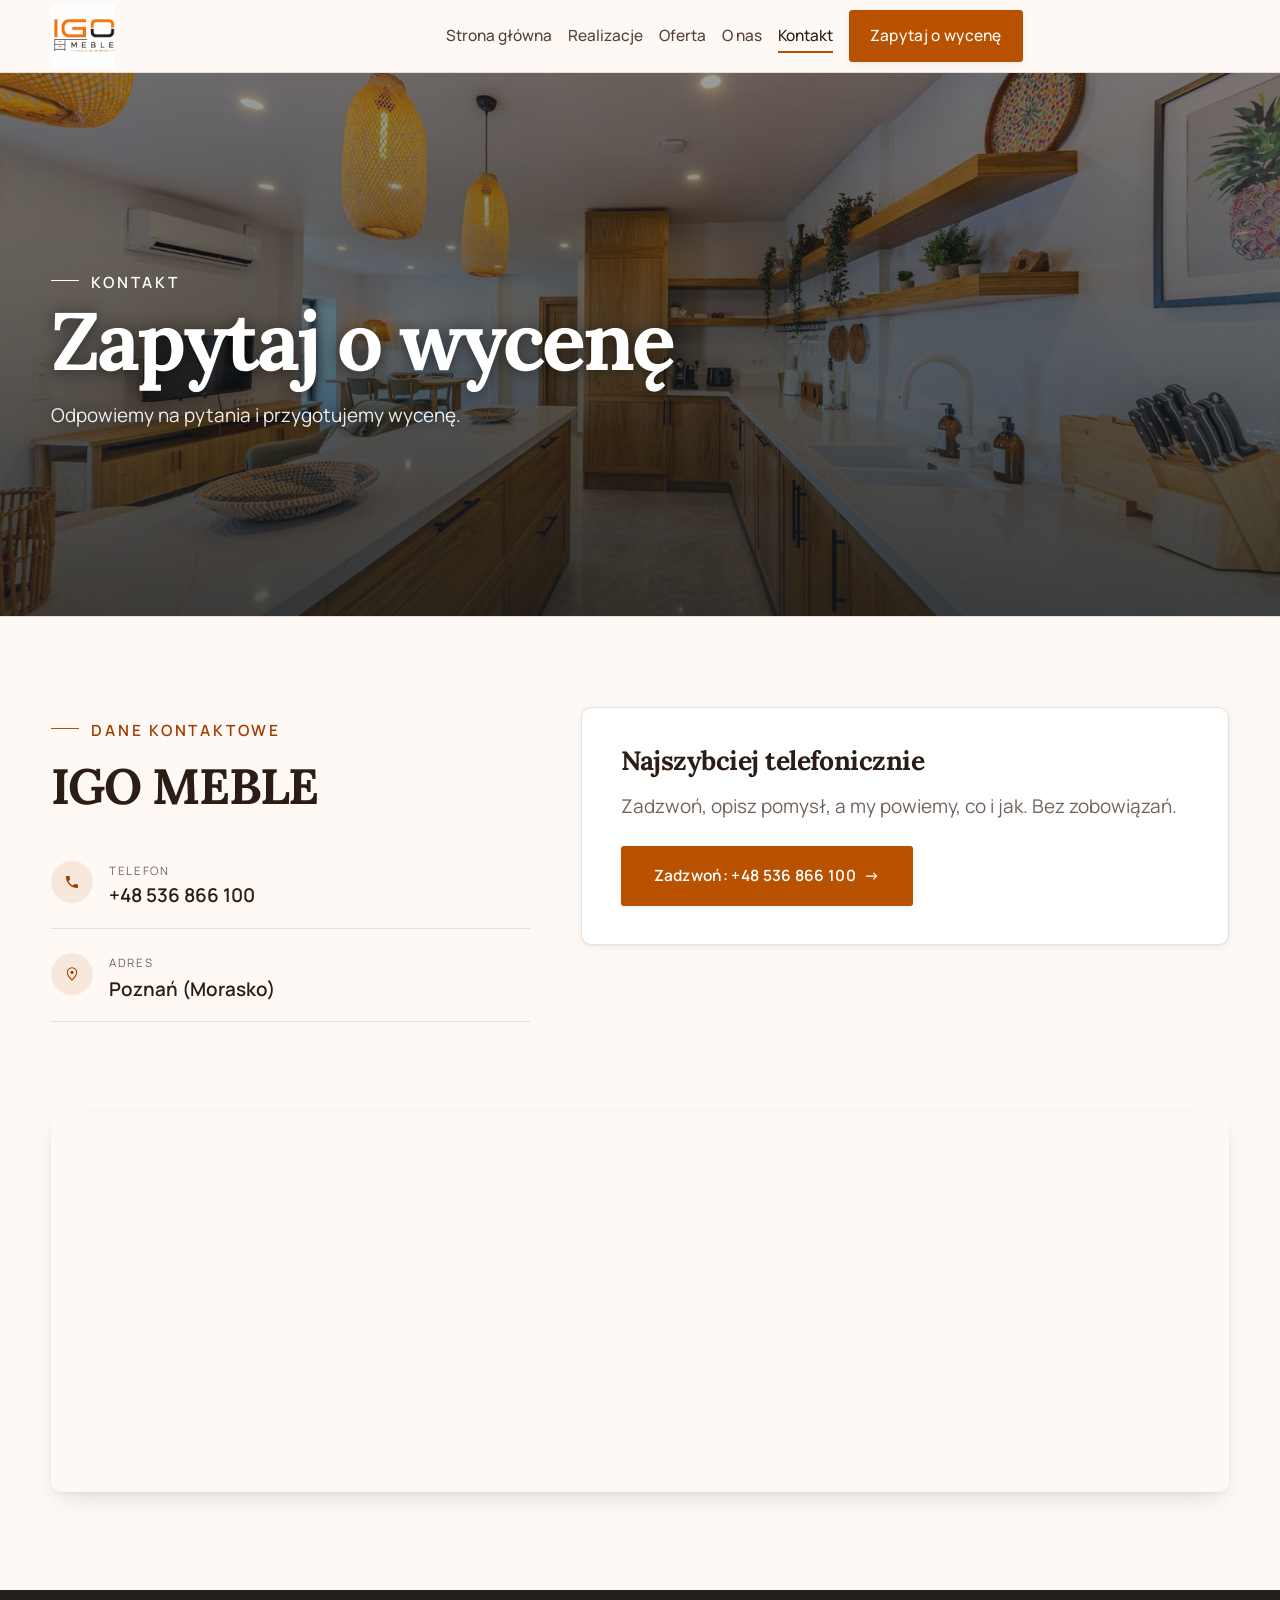
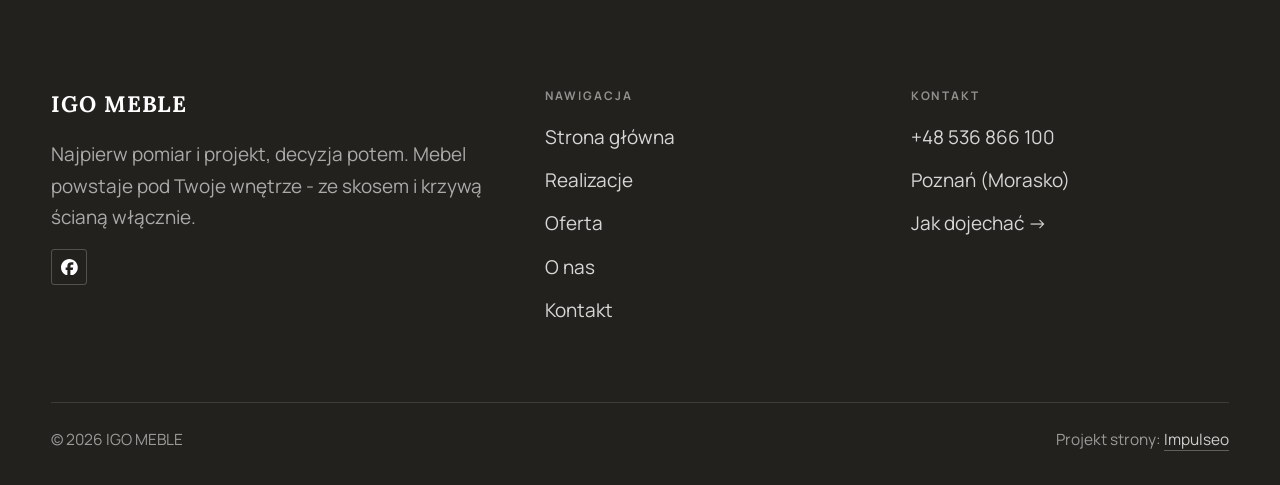
==== kontakt.html @ de059fff "IGO MEBLE - demo strony" ====
<!DOCTYPE html>
<html lang="pl">
<head>
<meta charset="UTF-8">
<meta name="viewport" content="width=device-width, initial-scale=1.0">
<title>Kontakt - IGO MEBLE</title>
<meta name="description" content="Kontakt IGO MEBLE - Poznań (Morasko)">
<link rel="canonical" href="https://kris20032.github.io/igo-meble/kontakt.html">
<meta name="robots" content="noindex, nofollow">
<meta property="og:type" content="website">
<meta property="og:locale" content="pl_PL">
<meta property="og:site_name" content="IGO MEBLE">
<meta property="og:title" content="Kontakt - IGO MEBLE">
<meta property="og:description" content="Kontakt IGO MEBLE - Poznań (Morasko)">
<meta property="og:url" content="https://kris20032.github.io/igo-meble/kontakt.html">
<meta property="og:image" content="https://kris20032.github.io/igo-meble/img/og.jpg">
<meta property="og:image:width" content="1200">
<meta property="og:image:height" content="630">
<meta name="twitter:card" content="summary_large_image">
<link rel="preconnect" href="https://fonts.googleapis.com">
<link rel="preconnect" href="https://fonts.gstatic.com" crossorigin>
<link href="https://fonts.googleapis.com/css2?family=Lora:wght@500;600;700&family=Manrope:wght@400;500;600&display=swap" rel="stylesheet">
<link rel="stylesheet" href="assets/styles.css?v=eaff466c">
</head>
<body>

<header class="nav">
  <div class="wrap nav-inner">
    <a class="brand brand-has-logo" href="index.html"><img class="brand-logo" src="img/logo.jpg" alt="IGO MEBLE" width="713" height="720" decoding="async"></a>
    <nav class="nav-links">
      <a href="index.html">Strona główna</a>
      <a href="realizacje.html">Realizacje</a>
      <a href="oferta.html">Oferta</a>
      <a href="o-nas.html">O nas</a>
      <a href="kontakt.html" class="active" aria-current="page">Kontakt</a>
      <a href="kontakt.html" class="btn btn-accent">Zapytaj o wycenę</a>
    </nav>
    <button class="nav-toggle" aria-label="Menu"><span></span><span></span><span></span></button>
  </div>
</header>

<main>
<section class="pagehead">
  <img src="img/g8.jpg" alt="IGO MEBLE - Zapytaj o wycenę" width="1600" height="1066" decoding="async">
  <div class="wrap">
    <span class="eyebrow">Kontakt</span>
    <h1>Zapytaj o wycenę</h1>
    <p>Odpowiemy na pytania i przygotujemy wycenę.</p>
  </div>
</section>
<section>
  <div class="wrap contact-grid">
    <div class="reveal">
      <span class="eyebrow">Dane kontaktowe</span>
      <h2 style="margin:var(--space-4) 0 var(--space-6)">IGO MEBLE</h2>
      <div class="info-list">
        <div class="info-row"><div class="ic"><svg class="ico-tel" width="16" height="16" viewBox="0 0 24 24" fill="none" aria-hidden="true"><path d="M6.6 10.8a15.5 15.5 0 0 0 6.6 6.6l2.2-2.2a1 1 0 0 1 1-.24 11.4 11.4 0 0 0 3.6.58 1 1 0 0 1 1 1V20a1 1 0 0 1-1 1A17 17 0 0 1 3 4a1 1 0 0 1 1-1h3.5a1 1 0 0 1 1 1c0 1.25.2 2.46.58 3.6a1 1 0 0 1-.25 1l-2.23 2.2Z" fill="currentColor"/></svg></div><div><div class="lbl">Telefon</div><a class="val" href="tel:+48536866100">+48 536 866 100</a></div></div>
        <div class="info-row"><div class="ic"><svg class="ico-pin" width="16" height="16" viewBox="0 0 24 24" fill="none" aria-hidden="true"><path d="M12 21s7-6.1 7-11.5A7 7 0 0 0 5 9.5C5 14.9 12 21 12 21Z" stroke="currentColor" stroke-width="1.6" fill="none"/><circle cx="12" cy="9.5" r="2.4" fill="currentColor"/></svg></div><div><div class="lbl">Adres</div><div class="val">Poznań (Morasko)</div></div></div>
      </div>
    </div>
    <div class="reveal">
      <div class="form">
        <h3 style="margin-bottom:var(--space-4)">Najszybciej telefonicznie</h3>
        <p class="muted" style="margin-bottom:var(--space-5)">Zadzwoń, opisz pomysł, a my powiemy, co i jak. Bez zobowiązań.</p>
        <a href="tel:+48536866100" class="btn btn-accent" style="justify-content:center">Zadzwoń: +48 536 866 100 <span class="arr">→</span></a>
      </div>
    </div>
  </div>
</section>
<section style="padding-top:0">
  <div class="wrap reveal">
    <iframe class="map" title="IGO MEBLE - Poznań" src="https://maps.google.com/maps?q=IGO%20MEBLE%20Pozna%C5%84&z=15&output=embed" loading="lazy" referrerpolicy="no-referrer-when-downgrade"></iframe>
  </div>
</section>
</main>

<footer>
  <div class="wrap">
    <div class="foot-grid">
      <div class="foot-brand">
        <div class="name">IGO MEBLE</div>
        <p>Najpierw pomiar i projekt, decyzja potem. Mebel powstaje pod Twoje wnętrze - ze skosem i krzywą ścianą włącznie.</p>
              <div class="foot-soc">
          <a class="soc" href="https://www.facebook.com/p/IGO-MEBLE-61555131394559/" target="_blank" rel="noopener" aria-label="Facebook - IGO MEBLE"><svg viewBox="0 0 24 24" aria-hidden="true" focusable="false"><path d="M9.101 23.691v-7.98H6.627v-3.667h2.474v-1.58c0-4.085 1.848-5.978 5.858-5.978.401 0 .955.042 1.468.103a8.68 8.68 0 0 1 1.141.195v3.325a8.623 8.623 0 0 0-.653-.036 26.805 26.805 0 0 0-.733-.009c-.707 0-1.259.096-1.675.309a1.686 1.686 0 0 0-.679.622c-.258.42-.374.995-.374 1.752v1.297h3.919l-.386 2.103-.287 1.564h-3.246v8.245C19.396 23.238 24 18.179 24 12.044c0-6.627-5.373-12-12-12s-12 5.373-12 12c0 5.628 3.874 10.35 9.101 11.647Z" fill="currentColor"/></svg></a>
        </div>
      </div>
      <div class="foot-col">
        <h4>Nawigacja</h4>
        <a href="index.html">Strona główna</a>
        <a href="realizacje.html">Realizacje</a>
        <a href="oferta.html">Oferta</a>
        <a href="o-nas.html">O nas</a>
        <a href="kontakt.html">Kontakt</a>
      </div>
      <div class="foot-col">
        <h4>Kontakt</h4>
        <a href="tel:+48536866100">+48 536 866 100</a>
        <p>Poznań (Morasko)</p>
        <a href="https://maps.google.com/?cid=7814361451838153929" target="_blank" rel="noopener">Jak dojechać →</a>
      </div>
    </div>
    <div class="foot-bot">
      <span>© 2026 IGO MEBLE</span>
      <span>Projekt strony: <a class="foot-credit" href="https://impulseo.pl" target="_blank" rel="noopener">Impulseo</a></span>
    </div>
  </div>
</footer>
<div class="sticky-reserve"><a class="sr-book" href="kontakt.html">Zapytaj o wycenę</a><a class="sr-call" href="tel:+48536866100" aria-label="Zadzwoń"><svg class="ico-tel" width="16" height="16" viewBox="0 0 24 24" fill="none" aria-hidden="true"><path d="M6.6 10.8a15.5 15.5 0 0 0 6.6 6.6l2.2-2.2a1 1 0 0 1 1-.24 11.4 11.4 0 0 0 3.6.58 1 1 0 0 1 1 1V20a1 1 0 0 1-1 1A17 17 0 0 1 3 4a1 1 0 0 1 1-1h3.5a1 1 0 0 1 1 1c0 1.25.2 2.46.58 3.6a1 1 0 0 1-.25 1l-2.23 2.2Z" fill="currentColor"/></svg></a></div>
<div class="demo-wazne" data-do="2026-08-20" data-cykl="3" hidden><svg class="dw-ico" width="13" height="13" viewBox="0 0 24 24" fill="none" aria-hidden="true"><circle cx="12" cy="12" r="8.6" stroke="currentColor" stroke-width="1.8"/><path d="M12 7.2V12l3.3 2" stroke="currentColor" stroke-width="1.8" stroke-linecap="round"/></svg><span class="dw-txt"></span></div>

<script src="assets/main.js"></script>
</body>
</html>
---- assets/styles.css ----
/* ============================================================
   STOLBASZ — premium, architektoniczny B2B fit-out
   Jasna paleta, zero brązu. System wg premium-web-craft.
   Projekt strony: Impulseo (impulseo.pl)
   ============================================================ */

:root{
  /* PALETA — jasna, architektoniczna, chłodna */
  --paper:#F3F1EC;          /* główne tło */
  --paper-2:#E6E3DB;        /* sekcje alternatywne (chłodny jasny szary) */
  --paper-3:#E6E3DB;        /* delikatne wypełnienia */
  --ink:#23211E;            /* tekst główny — chłodny grafit */
  --ink-soft:#43403A;       /* nagłówki drugorzędne */
  --muted:#87837A;          /* tekst poboczny */
  --line:rgba(35,33,30,.12);/* hairline */
  --accent:#8A6B3C;         /* stonowany petrol-slate — jedyny akcent */
  --accent-d:#6E5430;
  --accent-soft:rgba(138,107,60,.10);
  --dark:#23211E;           /* sekcje ciemne (stopka/CTA) */

  /* HOVER ZDJĘĆ — JEDEN standard dla całego silnika (decyzja K. 04.08.2026, artefakt z wariantami).
     AKTUALNE (K.+Szymon 09.08.2026, wybór z artefaktu 6 wariantów): zoom 1.05 przy 1.4s -
     przy tak długim czasie mocniejszy kadr NIE skacze, tylko „oddycha". Poprzedni standard
     (1.02 / .55s z 04.08) odbierany jako dynamiczny i szybki.
     Spoczynek lekko przygaszony, ale TYLKO tam, gdzie jest mysz (@media hover:hover) —
     na telefonie zdjęcia zostają w pełnej jasności. */
  --img-zoom:1.05;                   /* K.+Szymon 09.08: wariant F z artefaktu porównawczego */
  --img-rest:brightness(.95) saturate(.99);
  --img-hot:brightness(1.06) saturate(1.05);
  --img-dur:1.4s;                    /* K.+Szymon 09.08 (wariant F): powoli = elegancko */
  --img-ease:cubic-bezier(.16,.84,.44,1);  /* miękki ogon, efekt „oddychania" */

  /* ODSTĘPY — skala 4/8 */
  --space-1:4px; --space-2:8px; --space-3:12px; --space-4:16px; --space-5:24px;
  --space-6:32px; --space-7:48px; --space-8:64px; --space-9:96px; --space-10:128px;

  /* TYPOGRAFIA — fluid clamp() (skala podbita 16.07.2026: większe, czytelniejsze litery — uwaga Adama) */
  --text-sm:clamp(.9rem,.87rem + .12vw,1rem);
  --text-base:clamp(1.08rem,1.04rem + .18vw,1.2rem);
  --text-lg:clamp(1.24rem,1.15rem + .34vw,1.44rem);
  --text-h3:clamp(1.34rem,1.22rem + .55vw,1.66rem);
  --text-h2:clamp(2.1rem,1.66rem + 2.1vw,3.1rem);
  --text-h1:clamp(2.9rem,2.1rem + 4vw,5.1rem);

  /* PROMIENIE — architektoniczne, raczej ostre */
  --r-sm:3px; --r-md:6px; --r-lg:10px;

  /* RUCH */
  --ease:cubic-bezier(.25,.46,.45,.94); --dur:.24s;

  /* CIENIE — miękkie, warstwowe */
  --sh-sm:0 1px 2px rgba(16,24,32,.04), 0 2px 8px rgba(16,24,32,.05);
  --sh-md:0 2px 6px rgba(16,24,32,.05), 0 12px 28px -8px rgba(16,24,32,.12);
  --sh-lg:0 6px 14px rgba(16,24,32,.07), 0 26px 56px -18px rgba(16,24,32,.22);

  --hairline:1px solid var(--line);

  --font-display:'Lora',serif;
  --font-body:'Manrope',sans-serif;
}

*{box-sizing:border-box;margin:0;padding:0}
html{scroll-behavior:smooth}
body{
  font-family:var(--font-body);
  font-size:var(--text-base);
  line-height:1.65;
  color:var(--ink);
  background:var(--paper);
  -webkit-font-smoothing:antialiased;
  text-rendering:optimizeLegibility;
}
img{max-width:100%;height:auto;display:block}  /* height:auto = width/height z atrybutów trzyma proporcje (TOP#12) */
a{color:inherit;text-decoration:none}

.wrap{width:min(92%,1180px);margin-inline:auto}
section{padding-block:clamp(52px,6.5vw,96px)}

h1,h2,h3{font-family:var(--font-display);font-weight:700;line-height:1.08;letter-spacing:-.02em;color:var(--ink)}
h1{font-size:var(--text-h1);letter-spacing:-.035em}
h2{font-size:var(--text-h2);letter-spacing:-.025em}
h3{font-size:var(--text-h3)}
/* MIARA — długość wiersza. WCAG 2.2 SC 1.4.8: max 80 znaków; Butterick: 45–90.
   68ch daje realnie 72–78 znaków polskiego tekstu, czyli z zapasem pod granicą.
   Wcześniej limit miał TYLKO <p> — <li>, <blockquote> i <dd> nie miały żadnego,
   i to jedyny powód, dla którego 23 bloki na dwóch oddanych stronach jadą po
   83–106 znaków w wierszu (pomiar 07.08.2026, bramka `miara`).
   ⚠️ Listy i definicje ograniczamy TYLKO bez klasy: `ul`/`ol` z klasą to u nas
   układ (siatki kafli, menu), a nie tekst ciągły — tam miarę wyznacza układ. */
/* 60ch, nie 68ch (K. 10.08): po zmianie fontów na węższe kroje (DM Sans i spółka)
   w 68ch mieściło się ~90 znaków - bramka pikselowa słusznie zgłaszała przekroczenie
   granicy 80. Pomiar na żywej przeglądarce: 60ch = 90 znaków, 53ch = ~78 znaków, czyli normę WCAG 1.4.8. */
:root{ --miara:53ch }
p{max-width:min(100%,var(--miara))}
blockquote,
ul:not([class])>li, ol:not([class])>li,
dl:not([class])>dd{max-width:min(100%,var(--miara))}

/* ⚠️ Świadomie BEZ wyjątku `.tile p,.card p,.svc p{max-width:none}`, choć nasuwa się sam:
   te akapity BYŁY już ograniczone (stare `p{max-width:65ch}`), więc „wyjątek" nie odblokowałby
   niczego nowego — tylko ROZLUŹNIŁ stan sprzed zmiany na wszystkich demach naraz.
   `figcaption` żadna z reguł wyżej nie dotyczy, więc też nie potrzebuje zwolnienia. */

/* ŁAMANIE. `balance` wyrównuje długości wierszy w nagłówku, `pretty` pilnuje ostatniego
   wiersza akapitu, żeby nie został w nim jeden wyraz. Obsługiwane od Chrome 117 /
   Safari 17.5; starsze przeglądarki po prostu ignorują tę własność.
   `text-wrap:pretty` nie występowało dotąd ANI RAZ w silniku ani w repo klientów. */
h1,h2,h3,.lead,.lede{text-wrap:balance}
p,li,blockquote,dd{text-wrap:pretty}

.eyebrow{
  font-family:var(--font-body);
  font-size:var(--text-sm);
  font-weight:600;
  letter-spacing:.18em;
  text-transform:uppercase;
  color:var(--accent);
  display:inline-flex;align-items:center;gap:var(--space-3);
}
/* flex:none + margin-top = kreska trzyma się PIERWSZEJ linii. Wcześniej align-items:center
   centrowało ją względem całego bloku i przy zawinięciu (długi kicker typu
   „…WNĘTRZ · LESZNO · OD 2019") druga linia lądowała z brzydkim wcięciem. */
.eyebrow{align-items:flex-start}
.eyebrow>*,.eyebrow{text-wrap:balance}   /* dlugi kicker lamal sie na sierote typu samo „2019" w drugiej linii */
.eyebrow::before{content:"";width:28px;height:1px;background:var(--accent);display:inline-block;flex:none;margin-top:.62em}

.muted{color:var(--muted)}
.lead{font-size:var(--text-lg);line-height:1.55;color:var(--ink-soft);max-width:50ch}

/* ---------- BUTTONS ---------- */
.btn{
  display:inline-flex;align-items:center;gap:var(--space-2);
  font-weight:600;font-size:var(--text-sm);letter-spacing:.02em;
  padding:var(--space-4) var(--space-6);
  border-radius:var(--r-sm);
  transition:transform var(--dur) var(--ease),box-shadow var(--dur) var(--ease),background var(--dur) var(--ease);
  cursor:pointer;border:1px solid transparent;
}
.btn-accent{background:var(--accent);color:#fff;box-shadow:var(--sh-sm)}
.btn-accent:hover{background:var(--accent-d);transform:translateY(-2px);box-shadow:var(--sh-md)}
.btn-accent:active{transform:translateY(0);box-shadow:var(--sh-sm)}
.btn-ghost{background:transparent;color:var(--ink);border-color:var(--line)}
.btn-ghost:hover{border-color:var(--accent);color:var(--accent);transform:translateY(-2px)}
.btn-light{background:#fff;color:var(--ink);box-shadow:var(--sh-sm)}
.btn-light:hover{transform:translateY(-2px);box-shadow:var(--sh-md)}
.btn .arr{transition:transform var(--dur) var(--ease)}
.btn:hover .arr{transform:translateX(4px)}

/* ---------- NAV ---------- */
.nav{
  position:sticky;top:0;z-index:50;
  background:color-mix(in srgb,var(--paper) 88%,transparent);
  backdrop-filter:saturate(140%) blur(10px);
  border-bottom:var(--hairline);
}
.nav-inner{display:flex;align-items:center;justify-content:space-between;gap:var(--space-5);height:72px}
/* ANTY-NACHODZENIE (K. 05.08.2026): długa nazwa firmy + przycisk z pełnym numerem nie mieściły się w pasku
   i flex ściskał linki PONIŻEJ ich treści - "Kontakt" wchodził na ramkę "Zadzwoń +48 ...". Teraz ustępuje
   nazwa marki (skrót wielokropkiem), a menu i przycisk nigdy się nie kurczą ani nie zachodzą na siebie. */
.brand{display:flex;flex-direction:column;line-height:1;min-width:0;flex:0 1 auto}
.brand .name{font-family:var(--font-display);font-weight:800;font-size:1.35rem;letter-spacing:.04em;white-space:nowrap;overflow:hidden;text-overflow:ellipsis}
.brand .sub{font-size:.62rem;letter-spacing:.34em;text-transform:uppercase;color:var(--muted);margin-top:5px;white-space:nowrap;overflow:hidden;text-overflow:ellipsis}
.nav-links{display:flex;align-items:center;gap:var(--space-6);flex:0 0 auto}
.nav-links a{font-size:var(--text-sm);font-weight:500;color:var(--ink-soft);position:relative;padding-block:4px;white-space:nowrap;transition:color var(--dur) var(--ease)}
.nav-links a::after{content:"";position:absolute;left:0;bottom:0;width:0;height:1.5px;background:var(--accent);transition:width var(--dur) var(--ease)}
.nav-links a:hover,.nav-links a.active{color:var(--ink)}
.nav-links a:hover::after,.nav-links a.active::after{width:100%}
.nav-links .btn{padding:var(--space-2) var(--space-5)}
/* przyciski w nav: właściwy kolor (przebij .nav-links a) + bez podkreślenia */
.nav-links a.btn-accent{color:#fff}
.nav-links a.btn-ghost,.nav-links a.btn-light{color:var(--ink)}
/* CTA w pasku: NIE podkreślenie spod linków menu, ale ten sam przelatujący błysk,
   co na wszystkich innych przyciskach (zgłoszenie K. 13.08.2026 - „na hero jest efekt
   światła przechodzącego przez przycisk, na navbarze go nie ma, a mają być identyczne").
   Reguła `.nav-links a::after` jest silniejsza od `.btn::after`, więc trzeba jej
   geometrię wyzerować i wpisać połysk z nazwy - samo `display:none` gasiło efekt. */
.nav-links a.btn::after{
  display:block;content:"";position:absolute;inset:0;z-index:-1;pointer-events:none;
  inset:0;width:auto;height:auto;border-radius:inherit;   /* kasuje geometrię podkreślenia (width:0;height:1.5px) */
  background:linear-gradient(100deg,transparent 32%,rgba(255,255,255,.20) 50%,transparent 68%);
  translate:-120% 0}
@media (prefers-reduced-motion:no-preference){
  .nav-links a.btn:hover::after{translate:120% 0;transition:translate .75s var(--mt-ease,cubic-bezier(.16,.84,.44,1))}
}
.nav-toggle{display:none;background:none;border:none;cursor:pointer;flex-direction:column;gap:5px;padding:8px}
.nav-toggle span{width:24px;height:2px;background:var(--ink);transition:var(--dur)}
/* Ciasny zakres MIĘDZY menu mobilnym a pełnym pulpitem: zbijamy odstępy i nazwę marki,
   żeby wszystko zmieściło się naturalnie, zanim w ogóle dojdzie do skracania wielokropkiem. */
@media(max-width:1280px) and (min-width:921px){
  .nav-links{gap:var(--space-4)}
  .nav-links .btn{padding:var(--space-2) var(--space-4)}
  .brand .name{font-size:1.15rem}
}

/* ---------- HERO (split) ---------- */
.hero{position:relative;overflow:hidden;border-bottom:var(--hairline)}
.hero-grid{display:grid;grid-template-columns:1.05fr .95fr;gap:clamp(24px,4vw,60px);align-items:center;
  padding-block:clamp(36px,4.5vw,64px)}
.hero-copy .eyebrow{margin-bottom:var(--space-5)}
.hero-copy h1{margin-bottom:var(--space-5)}
.hero-copy .lead{margin-bottom:var(--space-7)}
.hero-actions{display:flex;flex-wrap:wrap;gap:var(--space-4)}
.hero-art{position:relative;aspect-ratio:4/3;border-radius:var(--r-lg);overflow:hidden;box-shadow:var(--sh-lg)}
.hero-art img{width:100%;height:100%;object-fit:cover}
.hero-art::after{content:"";position:absolute;inset:0;background:linear-gradient(180deg,transparent 55%,rgba(18,24,28,.28))}
.hero-badge{position:absolute;left:var(--space-5);bottom:var(--space-5);z-index:2;
  background:rgba(252,252,251,.94);backdrop-filter:blur(4px);
  border-radius:var(--r-md);padding:var(--space-4) var(--space-5);box-shadow:var(--sh-md);max-width:78%}
.hero-badge strong{display:block;font-family:var(--font-display);font-size:1rem;letter-spacing:-.01em}
.hero-badge span{font-size:var(--text-sm);color:var(--muted)}

/* ---------- HERO duży / kinowy (strona główna) ---------- */
.hero-cine{position:relative;min-height:clamp(560px,82vh,840px);min-height:clamp(560px,82svh,840px);display:flex;align-items:center;overflow:hidden;border-bottom:var(--hairline)}
.hero-cine>img{position:absolute;inset:0;width:100%;height:100%;object-fit:cover;z-index:0}
.hero-cine::after{content:"";position:absolute;inset:0;z-index:1;
  background:linear-gradient(95deg,rgba(13,18,23,.86) 0%,rgba(13,18,23,.64) 32%,rgba(13,18,23,.24) 62%,rgba(13,18,23,.04) 100%)}
.hero-cine .wrap{position:relative;z-index:2;padding-block:var(--space-8)}
.hero-cine .hero-copy{max-width:660px}
.hero-cine .eyebrow{color:#fff;margin-bottom:var(--space-5)}
.hero-cine .eyebrow::before{background:#fff}
.hero-cine h1{color:#fff;margin-bottom:var(--space-5);font-size:clamp(2.9rem,2rem + 4.4vw,5.2rem);text-wrap:balance}
.hero-cine .lead{color:rgba(255,255,255,.92);max-width:48ch;margin-bottom:var(--space-7)}
.hero-cine .hero-actions{display:flex;flex-wrap:wrap;gap:var(--space-4)}
/* NISKIE OKNO (laptop z dokiem i paskami przeglądarki ma ~700-780 px wysokości widoku):
   H1 do 5.2rem + długi lead nie mieściły się i przyciski wypadały POD krawędź ekranu -
   klient widział stronę bez ani jednego CTA. Skalujemy w dół, zamiast przycinać treść. */
@media(min-width:821px) and (max-height:820px){
  .hero-cine{min-height:clamp(520px,94svh,780px)}
  .hero-cine .wrap{padding-block:var(--space-6)}
  .hero-cine h1{font-size:clamp(2.2rem,1.5rem + 2.6vw,3.6rem);margin-bottom:var(--space-4)}
  .hero-cine .eyebrow{margin-bottom:var(--space-4)}
  .hero-cine .lead{margin-bottom:var(--space-5);max-width:44ch}
}
@media(max-width:680px){
  .hero-cine{min-height:clamp(520px,76vh,640px);min-height:clamp(520px,76svh,640px);align-items:flex-end}
  .hero-cine::after{background:linear-gradient(0deg,rgba(13,18,23,.9) 6%,rgba(13,18,23,.45) 55%,rgba(13,18,23,.25) 100%)}
  .hero-cine .wrap{padding-bottom:var(--space-9)}
  /* TELEFON (~90% oglądających): lead potrafił zająć 8 linii i zepchnąć CTA poza pierwszy ekran.
     Zwężamy interlinię i skalę - treści nie ucinamy, bo to ona sprzedaje. */
  .hero-cine .lead{font-size:.98rem;line-height:1.5;margin-bottom:var(--space-5)}
  .hero-cine .eyebrow{font-size:.72rem;letter-spacing:.13em;margin-bottom:var(--space-4)}
  .hero-cine .eyebrow::before{width:20px}
  .hero-cine h1{margin-bottom:var(--space-4)}
}

/* full-bleed hero variant (podstrony) */
.pagehead{position:relative;min-height:46vh;min-height:46svh;display:flex;align-items:flex-end;overflow:hidden;border-bottom:var(--hairline)}
.pagehead img{position:absolute;inset:0;width:100%;height:100%;object-fit:cover}
/* 10.08.2026 (decyzja K.): mocniejsze przyciemnienie + cień pod tekstem. Bramka mierzyła na
   nagłówkach podstron 3,38-3,43:1 przy wymaganych 4,5 — jasne zdjęcie (hala, śnieg, niebo)
   podchodziło pod biały tekst. Zdjęcia klientów są różne, więc kontrast musi dawać WARSTWA,
   a nie szczęśliwy dobór kadru. */
.pagehead::after{content:"";position:absolute;inset:0;background:linear-gradient(180deg,rgba(18,24,28,.40),rgba(18,24,28,.76))}
.pagehead .wrap{position:relative;z-index:2;padding-block:var(--space-9);color:#fff}
.pagehead h1{color:#fff;max-width:18ch;text-shadow:0 2px 16px rgba(0,0,0,.55)}
.pagehead .eyebrow{color:#fff}
.pagehead .eyebrow::before{background:#fff}
.pagehead p{color:rgba(255,255,255,.92);margin-top:var(--space-4);max-width:54ch;text-shadow:0 1px 12px rgba(0,0,0,.5)}

/* ---------- STRIP (pasek skrótów / liczby) ---------- */
.strip{background:var(--dark);color:#fff}
/* PASEK HASEŁ — standard 04.08.2026 (decyzja K.): 5 haseł w JEDNYM rzędzie, tekst WYŚRODKOWANY,
   węższe marginesy boczne niż reszta strony (pasek ma iść szerzej), równe wysokości kolumn. */
.strip .wrap{width:min(96%,1440px);display:grid;grid-template-columns:repeat(5,1fr);
  gap:var(--space-5);padding-block:var(--space-7);align-items:stretch}
.strip .item .k{font-family:var(--font-display);font-size:clamp(1.05rem,.82rem + .85vw,1.55rem);
  font-weight:800;letter-spacing:-.02em;color:#fff;line-height:1.18;text-wrap:balance}
.strip .item .v{font-size:var(--text-sm);color:rgba(255,255,255,.66);margin-top:var(--space-2);line-height:1.4}
.strip .item{border-left:2px solid var(--accent);padding-inline:var(--space-4);
  text-align:center;display:flex;flex-direction:column;justify-content:center}
/* liczba kolumn = liczba haseł, żeby ostatnie nie zostawało samo w drugim rzędzie.
   Klasę n-N nadaje multipage.py; domyślnie (bez klasy) pasek jest 5-kolumnowy. */
.strip.n-2 .wrap{grid-template-columns:repeat(2,1fr)}
.strip.n-3 .wrap{grid-template-columns:repeat(3,1fr)}
.strip.n-4 .wrap{grid-template-columns:repeat(4,1fr);gap:var(--space-6)}
.strip.n-4 .item .k{font-size:clamp(1.3rem,1rem + 1.1vw,2rem)}
.strip.n-6 .wrap{grid-template-columns:repeat(6,1fr);gap:var(--space-4)}
.strip.n-6 .item .k{font-size:clamp(.98rem,.8rem + .7vw,1.35rem)}
/* równe łamanie: zamiast "długa linia + jedno słowo" obie linie zbliżonej długości */
.strip .item .k{text-wrap:balance}

/* ---------- SECTION HEAD ---------- */
.head{max-width:48rem;margin-bottom:var(--space-8)}
.head.center{margin-inline:auto;text-align:center}
.head .eyebrow{margin-bottom:var(--space-4)}
.head h2{margin-bottom:var(--space-4)}
.head p{color:var(--muted);font-size:var(--text-lg);line-height:1.55}
.head.center p{margin-inline:auto}

/* ---------- INTRO SPLIT ---------- */
.split{display:grid;grid-template-columns:.92fr 1.08fr;gap:clamp(28px,5vw,80px);align-items:center}
.split.rev{grid-template-columns:1.08fr .92fr}
.split.rev .split-art{order:-1}
.split-art{position:relative;aspect-ratio:5/4;border-radius:var(--r-lg);overflow:hidden;box-shadow:var(--sh-lg)}
.split-art img{width:100%;height:100%;object-fit:cover}
.split-copy h2{margin-bottom:var(--space-5)}
.split-copy p+p{margin-top:var(--space-4)}
.split-copy .btn{margin-top:var(--space-6)}

/* ---------- SERVICES (zakres) ---------- */
.svc-grid{display:grid;grid-template-columns:repeat(auto-fit,minmax(280px,1fr));gap:var(--space-5)}
.svc{background:#fff;border:var(--hairline);border-radius:var(--r-md);padding:var(--space-7) var(--space-6);
  transition:transform var(--dur) var(--ease),box-shadow var(--dur) var(--ease),border-color var(--dur) var(--ease);
  position:relative;overflow:hidden}
.svc::before{content:"";position:absolute;left:0;top:0;width:3px;height:0;background:var(--accent);transition:height var(--dur) var(--ease)}
.svc:hover{transform:translateY(-4px);box-shadow:var(--sh-md);border-color:transparent}
.svc:hover::before{height:100%}
.svc .ic{font-family:var(--font-display);font-size:.8rem;font-weight:700;letter-spacing:.12em;color:var(--accent);margin-bottom:var(--space-4)}
.svc h3{margin-bottom:var(--space-3);font-size:1.22rem}
.svc p{color:var(--muted);font-size:var(--text-base);line-height:1.6}

/* big detailed service rows */
.svc-row{display:grid;grid-template-columns:.8fr 1.2fr;gap:clamp(20px,4vw,60px);align-items:center;padding-block:var(--space-8)}
.svc-row+.svc-row{border-top:var(--hairline)}
.svc-row.rev{grid-template-columns:1.2fr .8fr}
/* Naprzemienny układ wierszy oferty: co drugi wiersz ma zdjęcie po PRAWEJ.
   Było `order:-1` — martwy kod, bo zdjęcie i tak jest pierwszym dzieckiem w HTML,
   więc wszystkie wiersze wyglądały identycznie (zdjęcie zawsze z lewej), a `rev`
   zmieniało tylko szerokość kolumn. Znalezione 29.07.2026 przy różnicowaniu kierunków
   animacji (pomiar pozycji: art.mid 390/502 przy row.mid 756 — zawsze lewa strona). */
.svc-row.rev .svc-row-art{order:2}
.svc-row-art{aspect-ratio:4/3;border-radius:var(--r-md);overflow:hidden;box-shadow:var(--sh-md)}
.svc-row-art img{width:100%;height:100%;object-fit:cover}
.svc-row h3{font-size:1.5rem;margin-bottom:var(--space-4)}
.svc-row .num{font-family:var(--font-display);font-size:.85rem;font-weight:700;letter-spacing:.14em;color:var(--accent);display:block;margin-bottom:var(--space-3)}
.svc-row ul{list-style:none;margin-top:var(--space-4);display:flex;flex-direction:column;gap:var(--space-2)}
.svc-row li{position:relative;padding-left:var(--space-5);color:var(--muted);font-size:var(--text-base)}
.svc-row li::before{content:"";position:absolute;left:0;top:.62em;width:8px;height:1px;background:var(--accent)}

/* ---------- GALLERY (realizacje) ---------- */
.gallery{display:grid;grid-template-columns:repeat(12,1fr);gap:var(--space-4);grid-auto-rows:200px}
/* GALERIA MASONRY — pionowe zdjęcia (portrety beauty/wellness) bez przycinania: kolumny, height auto */
.gallery-masonry{column-count:3;column-gap:var(--space-4)}
@media(max-width:900px){.gallery-masonry{column-count:2}}
@media(max-width:560px){.gallery-masonry{column-count:1}}
.gallery-masonry .m-tile{break-inside:avoid;margin:0 0 var(--space-4);padding:0;position:relative;overflow:hidden;border-radius:var(--r-md);border:1px solid var(--line)}
.gallery-masonry .m-tile img{width:100%;height:auto;display:block}
.gallery-masonry .m-tile .cap{position:absolute;left:0;right:0;bottom:0;padding:var(--space-4);color:#fff;background:linear-gradient(0deg,rgba(0,0,0,.55),transparent);font-size:var(--text-sm)}
.gallery-masonry .m-tile .cap small{display:block;font-weight:400;opacity:.78;letter-spacing:.04em;text-transform:uppercase;font-size:.66rem;margin-top:3px}
.tile{position:relative;overflow:hidden;border-radius:var(--r-md);box-shadow:var(--sh-sm);
  transition:transform var(--dur) var(--ease),box-shadow var(--dur) var(--ease)}
.tile img{width:100%;height:100%;object-fit:cover;
  transition:transform var(--img-dur) var(--img-ease),filter var(--img-dur) var(--img-ease)}
.tile:hover{box-shadow:var(--sh-md)}
.tile .cap{position:absolute;left:0;right:0;bottom:0;padding:var(--space-5) var(--space-4) var(--space-4);
  /* mocniejszy spad + cien pod tekstem: na JASNYCH zdjeciach klienta (biale fronty, sciany)
     slaby gradient dawal kontrast ~1.5:1 zamiast wymaganych 3.6:1 (bramka wygladu, 10.08.2026) */
  background:linear-gradient(transparent 28%,rgba(18,24,28,.58) 62%,rgba(18,24,28,.93));color:#fff;
  text-shadow:0 1px 3px rgba(0,0,0,.6);
  font-size:var(--text-sm);font-weight:600;letter-spacing:.01em;
  opacity:0;transform:translateY(8px);transition:var(--dur) var(--ease)}
.tile:hover .cap{opacity:1;transform:translateY(0)}
.tile .cap small{display:block;font-weight:400;opacity:.78;letter-spacing:.04em;text-transform:uppercase;font-size:.66rem;margin-top:3px}
/* bento spans */
.t-wide{grid-column:span 6}
.t-tall{grid-column:span 6;grid-row:span 2}
.t-std{grid-column:span 6}
.t-third{grid-column:span 4}
.t-two3{grid-column:span 8}

/* ---------- TRUST / WIARYGODNOŚĆ ---------- */
.trust{background:var(--paper-2)}
.trust-grid{display:grid;grid-template-columns:repeat(auto-fit,minmax(240px,1fr));gap:var(--space-5);margin-top:var(--space-7)}
.trust-card{background:#fff;border-radius:var(--r-md);padding:var(--space-7) var(--space-6);box-shadow:var(--sh-sm);border-top:3px solid var(--accent)}
.trust-card .big{font-family:var(--font-display);font-size:clamp(1.8rem,1.3rem + 1.6vw,2.6rem);font-weight:800;letter-spacing:-.02em;color:var(--ink);line-height:1}
.trust-card h3{font-size:1.12rem;margin:var(--space-3) 0 var(--space-2)}
.trust-card p{color:var(--muted);font-size:var(--text-base);line-height:1.55}

/* ---------- CTA band ---------- */
.cta{background:var(--dark);color:#fff;position:relative;overflow:hidden}
/* telefon w CTA: na ciemnym tle biały (domyślnie), rodziny z JASNYM tłem CTA
   nadpisują to u siebie - wcześniej kolor siedział w stylu inline i wygrywał z rodziną. */
.cta .btn-ghost-cta{color:#fff;border-color:rgba(255,255,255,.3)}
.cta .wrap{display:grid;grid-template-columns:1.4fr .6fr;gap:var(--space-7);align-items:center;position:relative;z-index:2}
.cta h2{color:#fff;max-width:20ch}
.cta p{color:rgba(255,255,255,.74);margin-top:var(--space-4)}
.cta-actions{display:flex;flex-direction:column;gap:var(--space-3);align-items:flex-start}
.cta::before{content:"";position:absolute;right:-80px;top:-80px;width:360px;height:360px;border-radius:50%;
  background:radial-gradient(circle,var(--accent-soft),transparent 70%)}

/* ---------- CONTACT ---------- */
.contact-grid{display:grid;grid-template-columns:.85fr 1.15fr;gap:clamp(28px,4vw,56px);align-items:start}
.info-list{display:flex;flex-direction:column;gap:var(--space-2)}
.info-row{display:flex;gap:var(--space-4);align-items:flex-start;padding-block:var(--space-4);border-bottom:var(--hairline)}
.info-row .ic{flex:none;width:42px;height:42px;display:grid;place-items:center;border-radius:50%;
  background:var(--accent-soft);color:var(--accent);font-size:1.05rem}
.info-row .lbl{font-size:.72rem;letter-spacing:.14em;text-transform:uppercase;color:var(--muted)}
.info-row .val{font-weight:600;font-size:var(--text-base);margin-top:2px}
.info-row a.val:hover{color:var(--accent)}
.map{border:none;border-radius:var(--r-lg);box-shadow:var(--sh-md);width:100%;height:100%;min-height:380px;filter:grayscale(.2) contrast(1.02)}
.form{background:#fff;border:var(--hairline);border-radius:var(--r-lg);padding:clamp(24px,3vw,40px);box-shadow:var(--sh-sm)}
.form .fld{margin-bottom:var(--space-5)}
.form label{display:block;font-size:var(--text-sm);font-weight:600;margin-bottom:var(--space-2)}
.form input,.form textarea{width:100%;font-family:inherit;font-size:var(--text-base);color:var(--ink);
  padding:var(--space-4);border:var(--hairline);border-radius:var(--r-sm);background:var(--paper);transition:border-color var(--dur)}
.form input:focus,.form textarea:focus{outline:none;border-color:var(--accent);background:#fff}
.form textarea{resize:vertical;min-height:120px}
.form .note{font-size:var(--text-sm);color:var(--muted);margin-top:var(--space-3)}

/* ---------- FOOTER ---------- */
footer{background:var(--dark);color:#fff;padding-block:var(--space-9) var(--space-6)}
.foot-grid{display:grid;grid-template-columns:1.4fr 1fr 1fr;gap:var(--space-7);margin-bottom:var(--space-8)}
.foot-brand .name{font-family:var(--font-display);font-weight:800;font-size:1.4rem;letter-spacing:.04em}
.foot-brand p{color:rgba(255,255,255,.62);margin-top:var(--space-4);font-size:var(--text-base);max-width:38ch}
.foot-col h4{font-size:.74rem;letter-spacing:.16em;text-transform:uppercase;color:rgba(255,255,255,.5);margin-bottom:var(--space-4)}
.foot-col a,.foot-col p{display:block;color:rgba(255,255,255,.82);font-size:var(--text-base);margin-bottom:var(--space-3)}
.foot-col a:hover{color:#fff}
.foot-bot{border-top:1px solid rgba(255,255,255,.12);padding-top:var(--space-5);display:flex;justify-content:space-between;flex-wrap:wrap;gap:var(--space-3);
  font-size:var(--text-sm);color:rgba(255,255,255,.55)}
.foot-bot a:hover{color:#fff}
/* Podpis w stopce = klikalny link do impulseo.pl (31.07.2026). Ma być WIDOCZNIE klikalny,
   ale nie krzyczeć - stąd sam kolor jaśniejszy + delikatne podkreślenie na najeździe. */
.foot-bot a.foot-credit{color:rgba(255,255,255,.78);text-decoration:none;border-bottom:1px solid rgba(255,255,255,.28)}
.foot-bot a.foot-credit:hover{color:#fff;border-bottom-color:#fff}

/* ---------- REVEAL ---------- */
.reveal{opacity:0;transform:translateY(22px);transition:opacity .6s var(--ease),transform .6s var(--ease)}
.reveal.in{opacity:1;transform:none}

/* ---------- RESPONSIVE ---------- */
@media(max-width:920px){
  .hero-grid,.split,.split.rev,.svc-row,.svc-row.rev,.cta .wrap,.contact-grid,.foot-grid{grid-template-columns:1fr}
  .split.rev .split-art,.svc-row.rev .svc-row-art{order:0}
  .hero-art{aspect-ratio:16/10;max-height:420px}
  .strip .wrap,.strip.n-2 .wrap,.strip.n-3 .wrap,.strip.n-4 .wrap,.strip.n-6 .wrap{grid-template-columns:repeat(2,1fr);gap:var(--space-6)}
  .strip .item .k,.strip.n-6 .item .k{font-size:clamp(1.3rem,1.1rem + 1vw,2rem)}
  .gallery{grid-auto-rows:180px}
  .t-wide,.t-tall,.t-std,.t-third,.t-two3{grid-column:span 6}
  .t-tall{grid-row:span 1}
  .cta-actions{flex-direction:row;flex-wrap:wrap}
  .foot-grid{gap:var(--space-6)}
}
@media(max-width:680px){
  .nav-links{position:fixed;inset:72px 0 auto 0;background:var(--paper);flex-direction:column;align-items:stretch;
    gap:0;padding:var(--space-4) 6%;border-bottom:var(--hairline);box-shadow:var(--sh-md);
    transform:translateY(-120%);transition:transform var(--dur) var(--ease)}
  .nav-links.open{transform:translateY(0)}
  .nav-links a{padding-block:var(--space-4);border-bottom:var(--hairline)}
  .nav-links .btn{margin-top:var(--space-3);justify-content:center}
  .nav-toggle{display:flex}
  .strip .wrap,.strip.n-2 .wrap,.strip.n-3 .wrap,.strip.n-4 .wrap,.strip.n-6 .wrap{grid-template-columns:1fr}
  .gallery{grid-template-columns:repeat(6,1fr)}
  .foot-grid{grid-template-columns:1fr}
}
@media(prefers-reduced-motion:reduce){
  /* audyt 09.08 TOP#14: samo skrócenie duration przy animacji INFINITE = stroboskop
     (pętla .01ms miga ekranem); iteration-count:1 gasi pętlę naprawdę. Pseudoelementy
     też - tła hero (gastro/studio) animują ::before/img, blanket na * ich nie łapał. */
  *,*::before,*::after{animation-duration:.01ms!important;animation-iteration-count:1!important;animation-delay:0s!important;transition:none!important}
  .reveal{opacity:1!important;transform:none!important}
  html{scroll-behavior:auto}
}

/* ============================================================
   PREMIUM LAYER — destylat deep-researchu branż (anty-AI, spokój).
   Zmienne STOLBASZ (--accent/--ink/--paper/--line/--dark). Ruch ledwo
   zauważalny, krzywa cubic-bezier(.16,.84,.44,1); prefers-reduced-motion
   pokryte blanketem wyżej. Karty hairline zamiast cieni = #1 sygnał „nie-AI".
   ============================================================ */

/* więcej oddechu między sekcjami (liderzy: 110-130px) */
section{padding-block:clamp(64px,8vw,128px)}

/* 1) Aksamitny reveal — dłuższa, miękka krzywa zamiast „skoku" */
.reveal{transition:opacity .9s cubic-bezier(.16,.84,.44,1),transform .9s cubic-bezier(.16,.84,.44,1);will-change:opacity,transform}
/* stagger TYLKO w galerii (tam pozycja = porządek dzieci) */
.gallery .reveal:nth-child(2){transition-delay:.07s}
.gallery .reveal:nth-child(3){transition-delay:.14s}
.gallery .reveal:nth-child(4){transition-delay:.21s}
.gallery .reveal:nth-child(5){transition-delay:.28s}
.gallery .reveal:nth-child(6){transition-delay:.35s}

/* 2) Hero STATYCZNY na .hero-cine — Ken Burns CAŁKIEM WYŁĄCZONY 26.06 (3. zgłoszenie Szymona).
   GENEZA: animowanie scale na <img> hero z teksturami (cegły/framugi) re-samplinguje obraz
   klatka po klatce → na części ekranów drobne drganie/shimmer = „heroshot się trzęsie".
   translateY usunięto wcześniej, scale-only + will-change/GPU NIE wystarczyły do GWARANCJI gładkości.
   Krzysztof zażądał pewności („make sure, że błąd się nie pojawi") > efekt. Zero animacji = 0% drgania.
   Delikatny zoom zostaje TYLKO w pełnoekranowych hero gastro/studio (hg-bg/hs-bg — tło, inny
   mechanizm, chwalone, nigdy nie zgłaszane). NIE wracać do KB na .hero-cine bez realnego testu
   na sprzęcie klienta — to ryzyko regresji „trzęsienia”. */
/* BEZPIECZNY "wow" na hero = jednorazowy FADE-IN (opacity), nie zoom.
   opacity nie dotyka bitmapy → gładkie na KAŻDYM zdjęciu/ekranie/GPU, zero ryzyka migotania.
   Geometryczny ruch (scale/translate) na .hero-cine jest ZAKAZANY (bramka pilnuje). */
@keyframes heroFade{from{opacity:0}to{opacity:1}}
.hero-cine>img{transform:none;animation:heroFade 1.1s ease-out both}

/* 3) Akcentowy hairline pod nagłówkiem sekcji, który „rysuje się" przy wejściu */
.head h2{position:relative;padding-bottom:18px}
.head h2::after{content:"";position:absolute;left:0;bottom:0;height:1px;width:0;background:var(--accent);transition:width 1s cubic-bezier(.16,.84,.44,1) .15s}
.head.center h2::after{left:50%;transform:translateX(-50%)}
.head.reveal.in h2::after,.head.center.reveal.in h2::after{width:54px}

/* 4) Karty HAIRLINE zamiast cieni/zaokrągleń (najmocniejszy anty-AI detal) */
.svc{background:transparent;border:1px solid var(--line);border-radius:var(--r-sm);box-shadow:none}
.svc:hover{box-shadow:none;border-color:var(--accent);transform:translateY(-3px)}
.trust-card{background:transparent;box-shadow:none;border:1px solid var(--line);border-top:2px solid var(--accent);border-radius:var(--r-sm)}
.tile{box-shadow:none;border-radius:var(--r-sm)}
.tile:hover{box-shadow:none}

/* 5) Sticky-nav kondensuje się po przewinięciu (sygnał dopracowania) */
.nav{transition:box-shadow .4s ease,background .4s ease}
.nav.is-stuck{box-shadow:0 1px 0 var(--line),0 14px 30px -24px rgba(0,0,0,.45)}
.nav-inner{transition:height .35s var(--ease)}
.nav.is-stuck .nav-inner{height:60px}

/* 6) MANIFESTO — pełnoekranowy cytat-bohater (zastępuje generyczne „Dlaczego my") */
.manifesto{background:var(--paper-2);text-align:center}
.manifesto .wrap{max-width:60rem}
.manifesto p{font-family:var(--font-display);font-style:italic;font-size:clamp(1.6rem,1rem + 2.4vw,2.8rem);line-height:1.32;color:var(--ink-soft);margin-inline:auto;max-width:26ch;position:relative;padding-top:var(--space-8)}
.manifesto p::before{content:"";position:absolute;top:0;left:50%;transform:translateX(-50%);width:54px;height:1px;background:var(--accent)}
.manifesto p span{color:var(--accent);font-style:italic}

/* 7) GATEWAYS — 3 duże bramy-zdjęcia (zamiast paska menu usług) */
.gateways{display:grid;grid-template-columns:repeat(3,1fr);gap:var(--space-4)}
.gateway{position:relative;aspect-ratio:3/4;overflow:hidden;border-radius:var(--r-sm);display:block}
.gateway img{width:100%;height:100%;object-fit:cover;
  transition:transform var(--img-dur) var(--img-ease),filter var(--img-dur) var(--img-ease)}
.gateway::after{content:"";position:absolute;inset:0;background:linear-gradient(180deg,transparent 38%,rgba(18,24,28,.74))}
/* ===== HOVER ZDJĘĆ — jedno miejsce dla WSZYSTKICH kafli ze zdjęciem (K. 04.08.2026) ===== */
@media(hover:hover){
  .tile img,.gateway img,.m-tile img{filter:var(--img-rest)}
  .tile:hover img,
  .gateway:hover img,
  .m-tile:hover img{transform:scale(var(--img-zoom));filter:var(--img-hot)}
}
.m-tile img{transition:transform var(--img-dur) var(--img-ease),filter var(--img-dur) var(--img-ease)}
.gateway .g-ttl{position:absolute;left:0;right:0;bottom:0;z-index:2;padding:var(--space-6) var(--space-5);color:#fff;font-family:var(--font-display);font-size:1.45rem;letter-spacing:-.01em;line-height:1.15}
.gateway .g-ttl small{display:block;font-family:var(--font-body);font-size:var(--text-sm);font-weight:400;opacity:.82;letter-spacing:.03em;margin-top:5px}
@media(max-width:760px){.gateways{grid-template-columns:1fr}.gateway{aspect-ratio:16/10}}

/* 8) LOGO klienta w nagłówku (gdy podane --logo) */
/* 52px domyślnie (feedback Bartka 06.07.2026: 40px ginęło, uwaga padła 3x; ~56px sprawdzone na żywym demie anna-borowiec-makeup) */
.brand-logo{height:64px;width:auto;max-width:300px;object-fit:contain;display:block}
.nav.is-stuck .brand-logo{height:52px}
@media(max-width:680px){.brand-logo{height:46px;max-width:210px}}


/* === RWD: nagłówki na wąskich ekranach (dodane 17.07.2026 razem z fixem clamp) ===
   Po przywróceniu działania clamp() dolna granica --text-h1 (2.9rem) rozpychała
   dokument przy długich polskich słowach na telefonach. Tu ją zjeżdżamy. */
@media (max-width:560px){
  :root{
    --text-h1:clamp(1.9rem, 1.15rem + 4.4vw, 2.7rem);
    --text-h2:clamp(1.5rem, 1rem + 3vw, 2.1rem);
  }
  .hero-cine h1{font-size:clamp(1.9rem, 1.15rem + 4.4vw, 2.7rem)}
  h1,h2{overflow-wrap:break-word}
}

/* GODZINY (godziny_grid z briefu) — dzień po lewej, godziny po prawej. Wcześniej BRAK stylu
   powodował sklejenie "Poniedziałek-Piątek8:00-20:00" (dodane 2026-07-21). Neutralne dla dem bez grafiku. */
.godz{display:flex;flex-direction:column;gap:2px;max-width:440px;margin-top:8px}
.godz-row{display:flex;justify-content:space-between;align-items:baseline;gap:24px;padding:10px 0;border-bottom:1px solid var(--line)}
.godz-row:last-child{border-bottom:0}
.godz-row b{font-weight:600;color:var(--ink)}
.godz-row span{color:var(--muted);white-space:nowrap}

/* === FAQ (lekcja 08.08.2026) ===
   Sekcja faq_klinika() trafia NIE tylko do rodziny „klinika" (multipage.py: także układ FACHOWCY),
   a style leżały wyłącznie w families/klinika.css — u hydraulika/dekarza FAQ renderowało się jako
   goła lista <details> z domyślnym trójkącikiem przeglądarki (wpadka: demo Instalatorstwo Gała).
   Dlatego baza. Rodzina może to nadpisać na wierzchu. */
.faq-list{max-width:48rem;margin:var(--space-8) auto 0;display:flex;flex-direction:column;gap:var(--space-3)}
.faq-item{border:1px solid var(--line);border-radius:var(--r-md);background:var(--paper);padding:var(--space-4) var(--space-5)}
.faq-item summary{font-family:var(--font-display);font-weight:600;color:var(--ink);cursor:pointer;list-style:none;display:flex;justify-content:space-between;gap:1rem}
.faq-item summary::-webkit-details-marker{display:none}
.faq-item summary::after{content:"+";color:var(--accent-d);font-weight:700;font-size:1.2rem;line-height:1}
.faq-item[open] summary::after{content:"-"}
.faq-item p{color:var(--ink-soft);font-size:var(--text-base);line-height:1.6;margin:var(--space-3) 0 0}

/* === LICZBA OPINII PRZY SEKCJI OPINII (08.08.2026, wzorzec irismeble.pl, decyzja K.) ===
   Trzy cytaty bez kontekstu czyta się jak „firma ma trzy opinie". Ta linijka mówi wprost,
   ile ich jest naprawdę - dane i tak przychodzą z reconu i szły dotąd wyłącznie do hero.
   Baza, nie rodzina: sekcja opinii renderuje się we WSZYSTKICH układach, a style opinii
   leżą per rodzina - bez tego u części rodzin linijka byłaby gołym tekstem (ta sama pułapka
   co z FAQ wyżej). Rodzina może nadpisać na wierzchu. */
.op-meta{
  text-align:center;margin:calc(var(--space-3) * -1) 0 var(--space-6);
  color:var(--muted);font-size:var(--text-base);letter-spacing:.01em;
}
.op-meta .ico-star{color:var(--accent-d);margin-right:2px}

/* --- licznik ważności DEMA (pomysł K. 09.08) - tylko wersje pokazowe --- */
.demo-wazne{position:fixed;top:calc(var(--nav-h, 64px) + 14px);right:14px;z-index:95;
  display:inline-flex;align-items:center;gap:.45em;
  background:rgba(21,25,28,.82);color:#fff;font-size:.72rem;font-weight:600;letter-spacing:.01em;
  padding:.42em .8em .42em .62em;border-radius:999px;backdrop-filter:saturate(140%) blur(8px);
  border:1px solid rgba(255,255,255,.14);box-shadow:0 10px 24px -14px rgba(0,0,0,.6);
  pointer-events:none;
  /* NIE pokazuje się przy wejściu (K. 09.08) - wjeżdża dopiero po zejściu z hero */
  opacity:0;transform:translateY(-10px);
  transition:opacity .7s var(--ease),transform .7s var(--ease)}
.demo-wazne.is-on{opacity:1;transform:none}
.demo-wazne .dw-ico{flex:none;opacity:.85}
.demo-wazne b{font-weight:700;font-variant-numeric:tabular-nums;color:#FFD9A3}
.demo-wazne .dw-zeg{font-variant-numeric:tabular-nums;font-feature-settings:"tnum";
  opacity:.72;margin-left:.15em;letter-spacing:.01em}
.demo-wazne.is-pilne{background:rgba(150,32,28,.9);border-color:rgba(255,255,255,.2)}
.demo-wazne .dw-pilne{color:#FFE0DE}
@media(max-width:820px){.demo-wazne{top:auto;bottom:70px;right:10px}}

/* --- pasek mini-opinii pod hero (audyt 09.08 TOP#27) - tylko przy realnych recenzjach --- */
.opinie-mini{padding-block:0;border-bottom:var(--hairline)}
.opinie-mini .om-row{display:grid;grid-template-columns:repeat(3,1fr);gap:var(--space-6);padding-block:var(--space-5)}
.opinie-mini .om-item blockquote{font-size:var(--text-sm);color:var(--ink-soft);line-height:1.5;margin:0}
.opinie-mini .om-autor{display:block;margin-top:var(--space-2);font-size:.78rem;font-weight:600;color:var(--muted);letter-spacing:.04em}
@media(max-width:820px){.opinie-mini .om-row{grid-template-columns:1fr;gap:var(--space-4)}
  .opinie-mini .om-item:nth-child(n+3){display:none}}

/* --- AKCENT-TEKST (audyt 09.08 TOP#11/12, decyzja K.) ---------------------------
   Kolor firmowy jest jasny, dopóki nie musi być literą. --accent zostaje żywy
   (kreski, przyciski, pasek haseł); litera akcentowa na JASNYM tle bierze
   --accent-text (dokleja palette_auto; domyślnie accent-d). Tylko color -
   border/background/pseudo zostają żywe. Ciemna sekcja CTA = wyjątek. */
:root{--accent-text:var(--accent-d)}
.eyebrow, .svc .ic, .svc-row .num, .info-row .ic, .info-row a.val:hover,
.manifesto p span, .faq-item summary::after, .op-meta .ico-star, .op-star,
.fu-cta, .obszar-list li:hover, .btn-ghost:hover, .nav.nav-solid .brand .sub,
.proces-os .pc-cur, .os-on .proces-os .proces-line > li.os-done .pno { color:var(--accent-text) }
.cta .eyebrow { color:var(--accent) }

/* --- dostępność (audyt 09.08 TOP#23, podzbiór bezpieczny) --- */
html{scroll-padding-top:84px}                       /* kotwice nie chowają się pod sticky-nav */
:focus-visible{outline:2px solid var(--accent-text);outline-offset:2px}  /* widoczny fokus tylko z klawiatury */
main{display:block}

/* --- kafelek „Zobacz opinie w Google" (K. 09.08) - znak marki zamiast gołego linku --- */
.op-meta{text-align:center;max-width:none;margin-inline:auto}
.op-google{display:inline-flex;align-items:center;gap:.6em;
  padding:.62em 1.15em;border:1px solid var(--line);border-radius:999px;
  background:var(--paper);color:var(--ink);font-size:var(--text-sm);font-weight:600;
  transition:border-color var(--dur) var(--ease),box-shadow var(--dur) var(--ease),transform var(--dur) var(--ease)}
.op-google .op-g-ico{flex:none}                        /* oficjalny 4-kolorowy znak Google */
.op-google .arr{transition:transform var(--dur) var(--ease)}
.op-google:hover{border-color:var(--accent);box-shadow:var(--sh-sm);transform:translateY(-1px)}
.op-google:hover .arr{transform:translateX(3px)}

/* ============================================================
   HOVER KART I KAFLI - JEDEN STANDARD DLA WSZYSTKICH RODZIN (K. 10.08:
   „każde demo ma wyglądać tak premium"). Wcześniej premium-hover miała tylko
   rodzina fachowców (.fu-row), reszta rodzin renderowała karty bez reakcji.
   Zasada ta sama: reakcja NATYCHMIAST (0s), gaśnięcie łagodne; ledwie widoczne
   tło, kreska akcentu z lewej, strzałka rusza. Zero cieni-poduszek.
   ⛔ Świadomie POMIJAMY kafle ze zdjęciem (.tile/.gateway/.m-tile) - tam działa
   już zoom 1.05/1.4s i dokładanie ramek by go zabiło.
   ============================================================ */
.card, .svc, .gateway-txt, .menu-cat, .prod-card, .pak-card, .faq-item, .obj-tile{
  position:relative;transition:background .22s ease-out,border-color .22s ease-out}
.card::before, .menu-cat::before, .prod-card::before, .pak-card::before{
  content:"";position:absolute;left:0;top:0;bottom:0;width:3px;background:var(--accent);
  transform:scaleY(0);transform-origin:top;transition:transform .09s ease-out;border-radius:2px}
@media(hover:hover){
  .card:hover, .svc:hover, .menu-cat:hover, .prod-card:hover, .pak-card:hover{
    background:color-mix(in srgb,var(--accent) 9%,transparent);
    border-color:color-mix(in srgb,var(--accent) 45%,var(--line));
    transition-duration:0s}
  .card:hover::before, .menu-cat:hover::before,
  .prod-card:hover::before, .pak-card:hover::before{transform:scaleY(1)}
  .card:hover .arr, .svc:hover .arr, .menu-cat:hover .arr{transform:translateX(.3rem)}
}
.card .arr, .svc .arr, .menu-cat .arr{display:inline-block;transition:transform .1s ease-out}

/* ============================================================
   PLAKIETKA OPINII GOOGLE (K. 13.08.2026, wzór od Marcelego)
   Jedna forma we WSZYSTKICH układach hero (hg/hk/hs/ha/hd/tb/kt) zamiast
   gołego tekstu „★ Ocena 4,4 w Google · 7 opinii". Cudza ocena to najmocniejszy
   dowód zaufania na stronie - ma wyglądać jak odznaka, nie jak podpis.
   Tło i obwódka liczone z KOLORU TEKSTU, więc ta sama plakietka działa na
   ciemnym zdjęciu (biały napis → jasna mgiełka) i na jasnej sekcji (ciemny
   napis → delikatny szary). Zero osobnych wariantów do utrzymania.
   ============================================================ */
.g-badge{
  display:inline-flex;align-items:center;gap:.62em;
  padding:.52em 1em;border-radius:999px;
  background:color-mix(in srgb,currentColor 8%,transparent);
  border:1px solid color-mix(in srgb,currentColor 20%,transparent);
  -webkit-backdrop-filter:blur(6px);backdrop-filter:blur(6px);
  font-size:.98rem;line-height:1;font-weight:500;letter-spacing:.01em;
  white-space:nowrap;vertical-align:middle;max-width:100%}
.g-badge .gb-ico,.g-badge .gb-stars{flex:none}
.g-badge .gb-ocena{font-weight:700;font-size:1.08em;letter-spacing:.01em}
.g-badge .gb-txt{opacity:.92}
@media(max-width:560px){
  .g-badge{gap:.45em;padding:.45em .8em;font-size:.86rem}
  .g-badge .gb-stars{width:62px;height:12.4px}
  .g-badge .gb-ico{width:16px;height:16px}
}

/* === rodzina: rzemioslo === */
/* ============================================================
   RODZINA: RZEMIOSŁO — stolarstwo, meble na wymiar, kamieniarstwo,
   granit, parapety, wnętrza premium (skórki: wood, stone, lux, modern).

   GENEZA (05.08.2026): ta rodzina była zmapowana w multipage.py (FAMILY),
   ale NIE MIAŁA pliku wyglądu — a silnik dokleja go tylko, jeśli istnieje.
   Skutek: meble, stolarka i kamieniarstwo dostawały NAJUBOŻSZY wariant
   strony w całym silniku (goły base), podczas gdy „fachowcy" mieli 181 linii
   wzbogacenia. Licznik próśb @claude (zmiany-raport.py) pokazał to jako
   największe skupisko skarg: „zrób w stylu Murago", „to jest strasznie
   monotonne i nudne", „przyłóż się", „proporcje się nie zgadzają, zbyt mały
   tekst", „układ naprzemienny", „mało przestrzeni zapełnionej".

   IDEA: rzemiosło sprzedaje się MATERIAŁEM i DETALEM, nie szybkością dojazdu.
   Stąd: duże kadry, powietrze wokół treści, editorial zamiast kart z ramkami,
   naprzemienny rytm sekcji. Zero nowych klas HTML — stylujemy to, co silnik
   już generuje (split / gateways / gallery / hero-cine), więc plik jest
   w 100% addytywny: nie dotyka innych rodzin i nie wymaga zmian w Pythonie.

   ⚠️ NIE RUSZAĆ: paska haseł (.strip .k/.v — reguła K. z 04.08: 5 obok siebie,
   wyśrodkowane) ani hoveru zdjęć (zoom 1.02 z base.css). Oba są ustalone.
   ============================================================ */

/* --- HERO: więcej powietrza, mocniejszy kontrast wielkości ---------------
   Agata/Mateusz wielokrotnie: „zbyt mały tekst", „mało przestrzeni".
   Rzemiosło znosi duży, spokojny nagłówek — to nie jest strona awaryjna. */
.hero-copy .lead{max-width:52ch;font-size:var(--text-lg);line-height:1.6}
.hero-copy h1{letter-spacing:-.025em;line-height:1.02}
.hero-copy .eyebrow{letter-spacing:.24em}
.hero-actions{margin-top:var(--space-7)}

/* --- SPLIT: rytm naprzemienny --------------------------------------------
   Mateusz wprost: „Zakres usług ma mieć układ naprzemienny". Co druga sekcja
   split odwraca kolumny — obraz raz z lewej, raz z prawej. Na wąskim ekranie
   kolejność wraca do naturalnej (opis pod zdjęciem). */
.split{gap:clamp(var(--space-6),5vw,var(--space-9));align-items:center}
.split:nth-of-type(even) .split-art{order:2}
.split:nth-of-type(even) .split-copy{order:1}
.split-copy h2{margin-bottom:var(--space-4)}
.split-copy p{max-width:56ch;line-height:1.7}
.split-art img{border-radius:var(--r-md)}
@media (max-width:860px){
  .split:nth-of-type(even) .split-art,
  .split:nth-of-type(even) .split-copy{order:initial}
}

/* --- GATEWAYS (kafle „Meble / Kuchnie / Szafy") --------------------------
   ⚠️ NIE STYLUJEMY. Sprawdzone wzrokowo 05.08.2026: .gateway to NIE karta
   tekstowa, tylko link-kafel ze zdjęciem (aspect-ratio 3/4, gradient, tytuł
   w bezwzględnym pozycjonowaniu na dole). Próba zrobienia z nich „editorial"
   (hairline + padding + przezroczyste tło) rozbiła komponent: kreski wisiały
   w pustce nad zdjęciami. Base.css robi to dobrze - zostawiamy.
   Jedyne, co dokładamy, to więcej powietrza między kaflami. */
.gateways{gap:var(--space-5)}

/* --- GALERIA: materiał na pierwszym planie -------------------------------
   Rzemiosło ocenia się z bliska, więc podnosimy rangę PODPISU (co to za
   materiał, co za detal) i dajemy kadrom trochę oddechu.
   ⚠️ CELOWO NIE ruszamy siatki galerii: silnik ma własny system proporcji
   (.tile z t-third / t-two3 + masonry dla zdjęć pionowych — patrz reguła
   „dopasuj proporcje"). Nadpisanie grid-template-columns rozjechałoby kadry. */
.gallery{gap:clamp(var(--space-4),2vw,var(--space-6))}
.gallery .cap{font-family:var(--font-display);font-size:var(--text-sm);
  letter-spacing:.02em;color:var(--ink-soft);margin-top:var(--space-3)}

/* --- SEKCJE: więcej światła ---------------------------------------------
   Wspólny mianownik skarg „mało przestrzeni" / „monotonne": sekcje siedziały
   zbyt ciasno, przez co wszystko zlewało się w jeden blok. */
section{padding-block:clamp(var(--space-8),7vw,var(--space-10))}
.head{max-width:64ch}
.head h2{letter-spacing:-.02em;line-height:1.08}
.head p{color:var(--muted);font-size:var(--text-lg);line-height:1.6;margin-top:var(--space-4)}
.head .eyebrow{margin-bottom:var(--space-4)}

/* --- CTA: bez krzyku ----------------------------------------------------- */
/* ⚠️ Tło CTA jest tu JASNE, a base.css ustawia .cta{color:#fff} - bez podmiany
   koloru tekst robi się biały na kremowym tle (kontrast 1.05, napis znika).
   Wykryte na demie Meble Seweryn 08.08.2026 - dotyczyło całej rodziny rzemioslo. */
.cta{background:var(--paper-2);color:var(--ink)}
.cta h2{letter-spacing:-.02em;color:var(--ink)}
.cta p{color:var(--muted)}
.cta .eyebrow{color:var(--accent)}
.cta .btn-light{background:var(--accent);color:#fff}
.cta .btn-ghost,.cta .btn-ghost-cta{color:var(--ink);border-color:var(--line)}
.cta-actions{margin-top:var(--space-6)}

/* ⚠️ Pasek haseł pod hero (.strip > .item > .k/.v) NIE jest tu stylowany
   świadomie - rządzi nim reguła z 04.08.2026 (5 haseł obok siebie,
   wyśrodkowane, równa wysokość) zapisana w base.css. Nie dublować. */

/* --- STICKY-RESERVE - dolny pasek mobile (audyt 09.08 TOP#2, decyzja K.: każda rodzina) --- */
.sticky-reserve{display:none}
@media(max-width:820px){
  .sticky-reserve{display:flex;position:fixed;left:0;right:0;bottom:0;z-index:90;
    background:var(--line);box-shadow:0 -6px 20px -10px rgba(0,0,0,.4);padding-bottom:env(safe-area-inset-bottom,0px);transition:transform .25s ease,opacity .25s ease}
  .sticky-reserve.schowany{transform:translateY(110%);opacity:0;pointer-events:none}
  .sticky-reserve a{padding:15px 8px;text-align:center;font-weight:600;font-size:.95rem;letter-spacing:.01em}
  .sr-book{flex:1;background:var(--accent);color:#fff}
  .sr-call{width:60px;background:var(--paper);color:var(--ink);font-size:1.15rem;border-left:1px solid var(--line);display:flex;align-items:center;justify-content:center}
  body{padding-bottom:calc(64px + env(safe-area-inset-bottom,0px))}
}

/* === OPINIE (gated): realne cytaty z reconu ===
   Dodane 10.08.2026 - te 4 rodziny NIE miały tego bloku, przez co sekcja opinii
   renderowala sie jako goly tekst z domyslnym wcieciem <blockquote> (zglosil K.). */
.opinie-grid{display:grid;grid-template-columns:repeat(auto-fit,minmax(16rem,1fr));gap:var(--space-6);margin-top:var(--space-8)}
.op-card{margin:0;background:var(--paper);border:1px solid var(--line);border-radius:var(--r-md);padding:var(--space-6);display:flex;flex-direction:column;gap:var(--space-3)}
.op-star{color:var(--accent-d);letter-spacing:.1em;font-size:.95rem}
.op-card blockquote{margin:0;color:var(--ink-soft);font-size:var(--text-base);line-height:1.6}
.op-autor{font-family:var(--font-display);font-weight:700;color:var(--ink);font-size:.95rem}

/* === WARSTWA PREMIUM (silnik, 08.08.2026) === */
/* ============================================================
   OŚ PROCESU „PREMIUM" + OKNO NA NIERUCHOME TŁO + ODZNAKI + POWRÓT NA GÓRĘ
   (08.08.2026 — wdrożenie decyzji K. z warsztatu ruchu II)

   ⚠️ TEN PLIK JEST DOKLEJANY **PO** PLIKU RODZINY.
   Powód: strukturę `.proces-line` stylują cztery rodziny (fachowcy, dom, klinika,
   studio) jako poziomy rząd kart. Nowy układ musi je nadpisać, a base.css ładuje
   się PRZED rodziną, więc tam by przegrał. Kolejność w multipage.py:
       base.css → rodzina → TEN PLIK → motion.css → hero-fit.css

   ZASADA BEZPIECZEŃSTWA (jak w całej warstwie ruchu):
   stany „ukryte" nadaje WYŁĄCZNIE JavaScript przez klasę na <html>. Bez skryptu
   albo przy jego błędzie strona wygląda jak przed tą zmianą — nigdy pusty ekran.
   ============================================================ */

/* ---------------- 1) OŚ PROCESU ---------------- */
.proces-os .proc-grid{
  display:grid;grid-template-columns:34% 1fr;gap:var(--space-8);align-items:start;
}
.proces-os .proc-side{position:sticky;top:calc(72px + var(--space-6))}
.proces-os .proc-side .head{text-align:left;margin:0}
.proces-os .proc-side .head h2{margin-bottom:var(--space-3)}
.proces-os .proc-side .head p{margin:0}

.proces-os .proc-count{display:flex;align-items:baseline;gap:var(--space-2);margin-top:var(--space-6)}
.proces-os .pc-cur{
  font-family:var(--font-display);font-size:2.6rem;line-height:1;color:var(--accent-d);
  font-variant-numeric:tabular-nums;
}
.proces-os .pc-all{font-size:var(--text-base);color:var(--muted);font-variant-numeric:tabular-nums}
.proces-os .proc-bar{
  height:2px;background:var(--line);border-radius:2px;overflow:hidden;
  max-width:14rem;margin-top:var(--space-3);
}
.proces-os .proc-bar > i{display:block;height:100%;width:0;background:var(--accent-d)}
.proces-os .proc-now{
  color:var(--muted);font-size:var(--text-sm);margin:var(--space-3) 0 0;min-height:2.4em;
}

/* ⚠️ TWARDY RESET OZDOBNIKÓW RODZINY (naprawa po teście 08.08.2026, demo hydraulika)
   Rodziny nie tylko układają kroki w rząd — DORYSOWUJĄ do nich własną grafikę:
   fachowcy.css ma poziomą kreskę (li::before), kropkę na osi (li::after), środkowanie
   tekstu i `.pno` jako wielki numer nad tytułem. Po nałożeniu pionowej osi zostawało
   z tego pobojowisko: numery w kółkach po lewej, a tytuły wyśrodkowane po prawej
   z wiszącymi kropkami i liniami.
   Nadpisujemy z `!important`, bo to jedyny sposób, żeby ta warstwa wygrała z CZTEREMA
   rodzinami naraz (fachowcy, dom, klinika, studio), a każda dorysowuje coś innego.
   Zasięg jest wąski — wyłącznie wnętrze `.proces-os`. */
.proces-os .proces-line > li::before,
.proces-os .proces-line > li::after{content:none !important;display:none !important}
.proces-os .proces-line > li{padding:0 !important;position:relative}
.proces-os .proces-line > li .pno,
.proces-os .proces-line > li h3,
.proces-os .proces-line > li p{text-align:left !important;margin-inline:0 !important;max-width:min(100%,var(--miara)) !important}
.proces-os .proces-line > li .pno{
  font-family:var(--font-body,inherit) !important;font-weight:500 !important;
  font-size:var(--text-sm) !important;letter-spacing:0 !important;margin-bottom:0 !important;
}

/* lista: z poziomego rzędu rodziny na pionową oś */
/* DROGA PRZEWIJANIA NA KROK (K. 09.08: „przy scrollu mega szybko przeskakuje").
   NIE spowalniamy animacji - podświetlenie musi trzymać się palca, inaczej strona
   sprawia wrażenie zacinającej się. Zamiast tego każdy krok dostaje własny kawałek
   ekranu do przewinięcia: 4 kroki x ~34vh = ~1,4 ekranu zamiast jednego machnięcia.
   Tylko duży ekran - na telefonie sticky-kolumna i tak jest wyłączona, a rozciąganie
   sekcji zamieniłoby ją w tunel. */
.proces-os .proces-line{
  display:flex;flex-direction:column;gap:var(--space-5);
  position:relative;margin:0;padding:0;list-style:none;counter-reset:none;
  grid-template-columns:none;
}
.proces-os .proces-line:before{
  content:"";position:absolute;left:1.19rem;top:1.2rem;bottom:1.2rem;width:1px;background:var(--line);
}
/* nakładka: ta sama linia, ale w kolorze akcentu, dociągnięta do aktywnego kroku.
   Wysokość ustawia skrypt (--os-fill) - oś POKAZUJE postęp zamiast tylko podświetlać kropkę. */
.proces-os .proces-line:after{
  content:"";position:absolute;left:1.19rem;top:1.2rem;width:1px;background:var(--accent);
  height:var(--os-fill, 0%);transition:height .7s cubic-bezier(.16,.84,.44,1);
  opacity:.85;pointer-events:none;
}
.proces-os .proces-line > li{
  display:grid;grid-template-columns:2.4rem 1fr;gap:var(--space-4);align-items:start;
  background:none;border:0;padding:0;margin:0;box-shadow:none;
}
.proces-os .proces-line > li .pno{
  grid-row:1 / span 3;width:2.4rem;height:2.4rem;border-radius:50%;
  display:flex;align-items:center;justify-content:center;
  background:var(--paper);border:1px solid var(--line);color:var(--muted);
  font-size:var(--text-sm);font-variant-numeric:tabular-nums;position:relative;z-index:1;
  top:auto;left:auto;right:auto;bottom:auto;transform:none;
}
.proces-os .proces-line > li h3,
.proces-os .proces-line > li p{grid-column:2;margin:0}
.proces-os .proces-line > li h3{margin-bottom:var(--space-2)}
.proces-os .proces-line > li p{color:var(--ink-soft);max-width:min(100%,var(--miara))}

/* karta kroku — tło i ramka na kolumnie treści, nie na całym <li> */
.proces-os .proces-line > li h3,
.proces-os .proces-line > li p{padding-left:0}
.proces-os .proces-line > li > h3{
  padding-top:.15rem;
}

/* ---- stany sterowane skryptem (klasa .os-on na <html>) ---- */
.os-on .proces-os .proces-line > li{
  opacity:.3;
  transition:opacity .8s cubic-bezier(.16,.84,.44,1);
}
/* krok przeczytany zostaje czytelny, ale ustępuje aktywnemu - hierarchia zamiast migotania */
.os-on .proces-os .proces-line > li.os-seen{opacity:.62}
.os-on .proces-os .proces-line > li.os-live{opacity:1}
.os-on .proces-os .proces-line > li h3,
.os-on .proces-os .proces-line > li p{
  transform:translateX(var(--os-dx, 1.4rem));
  transition:transform .65s cubic-bezier(.16,.84,.44,1);
}
.os-on .proces-os .proces-line > li.os-seen{opacity:1}
.os-on .proces-os .proces-line > li.os-seen h3,
.os-on .proces-os .proces-line > li.os-seen p{transform:translateX(0)}
.os-on .proces-os .proces-line > li.os-live .pno{
  background:var(--accent-d);border-color:var(--accent-d);color:var(--paper);
  transition:background .45s ease,color .45s ease,border-color .45s ease;
}
.os-on .proces-os .proces-line > li.os-done .pno{border-color:var(--accent-d);color:var(--accent-d)}
.os-on .proces-os .proc-bar > i{transition:width .45s cubic-bezier(.16,.84,.44,1)}

@media (min-width:901px){
  /* Droga przewijania na krok - ale treść ZAWSZE razem z numerem (błąd 09.08: kropka
     przyklejona do środka ekranu odrywała się od swojego nagłówka = chaos).
     Zapas robimy padding-bottom pod treścią, nie rozpychaniem wiersza. */
  .proces-os .proces-line{gap:0}
  .proces-os .proces-line > li{padding-bottom:clamp(150px, 26vh, 280px) !important}
  .proces-os .proces-line > li:last-child{padding-bottom:0 !important}
}
@media (max-width:900px){
  .proces-os .proc-grid{grid-template-columns:1fr;gap:var(--space-6)}
  .proces-os .proc-side{position:static}          /* przyklejony tytuł zjadałby górę ekranu */
  .proces-os .proc-count{margin-top:var(--space-4)}
  .proces-os .proc-now{display:none}
  .os-on .proces-os .proces-line > li h3,
  .os-on .proces-os .proces-line > li p{transform:none}   /* wjazd z boków tylko na dużym ekranie */
}
@media (prefers-reduced-motion:reduce){
  .os-on .proces-os .proces-line > li{opacity:1}
  .os-on .proces-os .proces-line > li h3,
  .os-on .proces-os .proces-line > li p{transform:none}
}

/* ---------------- 2) OKNO NA NIERUCHOME TŁO ----------------
   `clip-path` na sekcji tworzy kontekst przycinający, więc dziecko `position:fixed`
   przykleja się do OKNA PRZEGLĄDARKI, ale rysuje się wyłącznie w obrębie sekcji.
   ⛔ NIE `background-attachment:fixed` (tak robi irismeble.pl) — to nie działa na iOS,
   a dema oglądane są głównie na telefonie. */
.stopklatka{
  position:relative;height:min(78vh,620px);overflow:hidden;
  clip-path:inset(0);            /* to jest cały mechanizm — nie usuwać */
  background:var(--ink);
  margin:var(--space-10) 0;
}
.stopklatka .stk-bg{
  position:fixed;inset:0;background-size:cover;background-position:center;
  will-change:transform;
}
.stopklatka .stk-cap{
  position:absolute;left:0;right:0;bottom:0;margin:0;
  padding:var(--space-6) var(--space-6) var(--space-5);
  color:#fff;font-family:var(--font-display);font-size:var(--text-lg);
  background:linear-gradient(0deg,rgba(0,0,0,.55),transparent);
}
/* Telefon: pełna wysokość okna wyglądałaby jak przypadkowa pusta przerwa między sekcjami. */
@media (max-width:700px){ .stopklatka{height:52vh;margin:var(--space-8) 0} }
/* Bezpiecznik: gdy ktoś kiedyś doda transform na przodku sekcji, przyszpilenie się gubi
   i zdjęcie „ucieka". Wtedy lepiej mieć zwykłe, nieruchome tło niż rozjechany kadr. */
@supports not (clip-path: inset(0)){
  .stopklatka .stk-bg{position:absolute}
}

/* ---------------- 3) ODZNAKI / WYRÓŻNIENIA ---------------- */
.odznaki{padding:var(--space-9) 0}
.odznaki .odz-row{
  list-style:none;margin:0;padding:0;
  display:flex;flex-wrap:wrap;justify-content:center;align-items:center;
  gap:var(--space-8) var(--space-10);
}
.odznaki .odz img{
  display:block;height:5.2rem;width:auto;max-width:11rem;object-fit:contain;
}
/* ⛔ Bez wyblakłego szarego filtra, jaki ma irismeble.pl — odznaka to najmocniejszy
   dowód, jaki firma ma; przygaszona marnuje się (decyzja K. 08.08.2026). */
@media (max-width:700px){
  .odznaki{padding:var(--space-7) 0}
  .odznaki .odz-row{gap:var(--space-6)}
  .odznaki .odz img{height:4rem}
}

/* ---------------- 4) IKONY SPOŁECZNOŚCIOWE W STOPCE ---------------- */
.foot-soc{display:flex;gap:var(--space-3);margin-top:var(--space-4)}
.foot-soc .soc{
  width:2.25rem;height:2.25rem;border-radius:var(--r-sm);
  display:inline-flex;align-items:center;justify-content:center;
  border:1px solid rgba(255,255,255,.22);color:inherit;
  transition:border-color .2s ease,transform .2s ease,background .2s ease;
}
.foot-soc .soc svg{width:1.05rem;height:1.05rem;display:block}
.foot-soc .soc:hover{border-color:var(--accent);background:rgba(255,255,255,.06);transform:translateY(-1px)}
.foot-soc .soc:focus-visible{outline:2px solid var(--accent);outline-offset:2px}

/* ---------------- 5) POWRÓT NA GÓRĘ ---------------- */
.to-top{
  position:fixed;right:var(--space-5);bottom:var(--space-5);z-index:40;
  width:2.75rem;height:2.75rem;border-radius:var(--r-sm);
  display:flex;align-items:center;justify-content:center;
  background:var(--paper);color:var(--ink);border:1px solid var(--line);
  box-shadow:0 4px 16px rgba(0,0,0,.14);cursor:pointer;
  opacity:0;visibility:hidden;transform:translateY(6px);
  transition:opacity .25s ease,transform .25s ease,visibility .25s;
}
.to-top.show{opacity:1;visibility:visible;transform:translateY(0)}
.to-top svg{width:1.1rem;height:1.1rem}
.to-top:hover{border-color:var(--accent)}
.to-top:focus-visible{outline:2px solid var(--accent);outline-offset:2px}
/* Nie wolno zasłonić przyklejonego paska „Zadzwoń" na telefonie — tam siada wyżej. */
@media (max-width:680px){
  body:has(.sticky-call) .to-top,
  body:has(.sticky-reserve) .to-top{bottom:calc(var(--space-5) + 4.5rem)}
}

/* ---------------- 6) NAZWA FIRMY NA PIERWSZYM EKRANIE ----------------
   Wariant „nazwa ustępuje miejsca" (wybór K. z warsztatu ruchu II):
   nazwa wchodzi duża, po chwili siada do swojego rozmiaru i robi miejsce
   nagłówkowi sprzedażowemu. Marka i sprzedaż mieszczą się w jednym ekranie.

   Rozmiar zależy od DŁUGOŚCI nazwy (klasę wylicza multipage.py: bm-l / bm-m / bm-s),
   a nazwy dłuższe niż 30 znaków nie dostają tej sekcji wcale — patrz brandmark().
   Skalowanie dotyczy TEKSTU, nie zdjęcia: zakaz ruchu geometrycznego na .hero-cine>img
   (shimmer na teksturach) pozostaje nienaruszony. */
.hero-cine .brandmark{
  display:block;line-height:.95;margin:0 0 var(--space-4);
  font-family:var(--font-display);font-weight:600;color:#fff;
  text-shadow:0 2px 30px rgba(0,0,0,.38);
  letter-spacing:.14em;
}
.hero-cine .brandmark .bm-line{display:block;overflow:hidden}
.hero-cine .brandmark .bm-line > span{display:block}
.hero-cine .brandmark.bm-l{font-size:clamp(2.4rem,7.4vw,5.2rem)}
.hero-cine .brandmark.bm-m{font-size:clamp(1.9rem,5.2vw,3.6rem);letter-spacing:.1em}
.hero-cine .brandmark.bm-s{font-size:clamp(1.5rem,3.6vw,2.4rem);letter-spacing:.07em}
/* Bardzo wąskie ekrany: nazwa musi się złamać, a nie wyjechać poza kadr. */
.hero-cine .brandmark{overflow-wrap:anywhere}

/* stany startowe nadaje TYLKO skrypt (klasa .bm-on na <html>) */
.bm-on .hero-cine .brandmark{opacity:0;transform:scale(1.42);transform-origin:left center}
.bm-on .hero-cine .hero-copy .eyebrow,
.bm-on .hero-cine .hero-copy h1,
.bm-on .hero-cine .hero-copy .lead,
.bm-on .hero-cine .hero-copy .hero-actions{opacity:0}
.bm-on .hero-cine .brandmark.bm-in{
  opacity:1;transform:scale(1);
  transition:opacity .6s ease, transform 1s cubic-bezier(.16,.84,.44,1) .38s;
}
.bm-on .hero-cine .brandmark.bm-in ~ .eyebrow{opacity:1;transition:opacity .6s ease .9s}
.bm-on .hero-cine .brandmark.bm-in ~ h1{opacity:1;transition:opacity .6s ease 1s}
.bm-on .hero-cine .brandmark.bm-in ~ .lead{opacity:1;transition:opacity .6s ease 1.1s}
.bm-on .hero-cine .brandmark.bm-in ~ .hero-actions{opacity:1;transition:opacity .6s ease 1.2s}
@media (prefers-reduced-motion:reduce){
  .bm-on .hero-cine .brandmark{opacity:1;transform:none}
  .bm-on .hero-cine .hero-copy > *{opacity:1 !important;transition:none !important}
}

/* ============================================================
   1b) MECHANIKA PREMIUM DLA RODZIN Z WŁASNYM KSZTAŁTEM PROCESU
   (10.08.2026 — zgłoszenie K. po demie Patris: „czemu nie ma tego procesu,
   który ustaliliśmy w weekend?")

   Rodziny AUTO (poziomy rząd kart) i DOM (wiersze katalogowe) mają kształty
   dobrane celowo, żeby dema nie wyglądały jak rodzeństwo — więc nie przerabiamy
   ich na pionową oś. Dostają za to to samo, co robi oś premium: licznik kroków,
   pasek postępu, nazwę aktywnego etapu i zapalanie kroków przy przewijaniu.
   Sterowanie: `.os-mech` + `[data-os-steps]` w proces-os.js (tryb poziomy).

   Bezpiecznik bez zmian: stan „przygaszony" wchodzi WYŁĄCZNIE z klasą `.os-on`,
   którą nadaje JS. Bez skryptu sekcja wygląda dokładnie jak przed tą zmianą.
   ============================================================ */
.os-mech .proc-count{display:flex;align-items:baseline;gap:var(--space-2);margin-top:var(--space-5)}
.os-mech .pc-cur{
  font-family:var(--font-display);font-size:2.1rem;line-height:1;color:var(--accent-d);
  font-variant-numeric:tabular-nums;
}
.os-mech .pc-all{font-size:var(--text-base);color:var(--muted);font-variant-numeric:tabular-nums}
.os-mech .proc-bar{
  height:2px;background:var(--line);border-radius:2px;overflow:hidden;
  max-width:14rem;margin-top:var(--space-3);
}
.os-mech .proc-bar > i{display:block;height:100%;width:0;background:var(--accent-d);
  transition:width .5s cubic-bezier(.16,.84,.44,1)}
.os-mech .proc-now{color:var(--muted);font-size:var(--text-sm);margin:var(--space-3) 0 0;min-height:1.6em}

/* kroki: wjazd i przygaszenie tych jeszcze nieobejrzanych — bez ruszania siatki */
.os-on .os-mech [data-os-steps] > li{
  opacity:.45;transform:translateY(1rem);
  transition:opacity .55s cubic-bezier(.16,.84,.44,1),transform .55s cubic-bezier(.16,.84,.44,1);
  transition-delay:calc(var(--os-i,0) * 90ms);   /* kaskada: karty zapalają się po kolei */
}
.os-on .os-mech [data-os-steps] > li.os-seen{opacity:1;transform:none}
.os-on .os-mech [data-os-steps] > li.os-live .ap-no,
.os-on .os-mech [data-os-steps] > li.os-live .dp-no{color:var(--accent-d)}

/* SYGNATURA: kreska nad krokiem dopełnia się akcentem, gdy krok wchodzi na ekran.
   Obie rodziny mają ją już w swoim arkuszu (auto 42%, dom 38%) — tu tylko ożywa. */
.os-on .os-mech [data-os-steps] > li::before{
  transition:width .6s cubic-bezier(.16,.84,.44,1);
}
.os-on .os-mech [data-os-steps] > li.os-seen::before{width:100%}

@media (prefers-reduced-motion: reduce){
  .os-on .os-mech [data-os-steps] > li{opacity:1;transform:none;transition:none}
  .os-on .os-mech [data-os-steps] > li::before{transition:none}
  .os-mech .proc-bar > i{transition:none}
}


/* === MOTION LAYER v2 (silnik) === */
/* ============================================================
   MOTION LAYER v2 — warstwa RUCHU wspólna dla wszystkich rodzin (2026-07-26)
   ------------------------------------------------------------
   PO CO: dema były technicznie poprawne, ale statyczne („za mało efektowne",
   K. 26.07). Ta warstwa dokłada to, co dziś odróżnia stronę premium od
   porządnej: maskowane wejście nagłówków, zdjęcia odsłaniane kurtyną + zoom-out,
   parallax sterowany scrollem (CSS scroll-driven, zero JS w pętli scrolla),
   płynne przejścia MIĘDZY podstronami (View Transitions), stagger siatek.

   ZASADY BEZPIECZEŃSTWA (wynikają z realnych wpadek — NIE łamać):
   1. ⛔ ZERO ruchu geometrycznego na `.hero-cine>img` — skalowanie teksturowanej
      bitmapy = shimmer („heroshot się trzęsie", 3x Szymon). Hero rusza się TYLKO
      tekstem i tylko raz. Bramka predeploy tego pilnuje.
   2. Stan początkowy (ukrycie) ustawia ZAWSZE JavaScript przez klasę `.mt-on`
      na <html>. Bez JS / przy błędzie JS strona wygląda dokładnie jak przed tą
      warstwą — nigdy pusty ekran (wpadka Zmalovane 29.06).
   3. Używamy osobnych właściwości `scale:` / `translate:` zamiast `transform:` —
      dzięki temu wejście NIE kasuje istniejących hoverów (które jadą na transform).
   4. Każdy efekt „drogi" (parallax) tylko desktop + tylko gdy przeglądarka umie
      scroll-driven animations. Mobile dostaje sam fade/mask (bateria, jank).
   5. prefers-reduced-motion wyłącza wszystko (blanket w base.css + własne guardy).
   ============================================================ */

:root{
  --mt-ease:cubic-bezier(.16,.84,.44,1);
  --mt-step:70ms;          /* odstęp między kolejnymi elementami siatki */
}

/* ---------- 1) STAGGER — kolejne elementy siatki wchodzą po sobie ----------
   JS ustawia --i (numer w grupie). Podbita specyficzność (:nth-child(n)) bije
   sztywne delaye galerii z base.css, nie ruszając tamtego pliku. */
.reveal{transition-delay:calc(var(--i,0) * var(--mt-step))}
.gallery .reveal:nth-child(n),
.gateways .reveal:nth-child(n),
.svc-grid .reveal:nth-child(n){transition-delay:calc(var(--i,0) * var(--mt-step))}

/* dłuższy, bardziej „aksamitny" dojazd + delikatny zoom-out całej karty */
.mt-on .reveal{transition-duration:1s,1s}

/* ---------- 2) NAGŁÓWKI — wjazd linia po linii zza maski ----------
   JS dzieli tekst na realne linie (po pomiarze) i owija w .mt-line>i.
   Efekt „szuflady": litery wjeżdżają z dołu, obcięte krawędzią linii. */
/* 27.07.2026: zapas .08em był za mały - JS mierzy linie ZANIM doładuje się webfont, więc po
   podmianie fontu tekst rośnie i maska ucina dolną część linii (na telefonie widać było ucięte
   „pomiaru po montaż." nachodzące na akapit). Większy zapas + maska znika po wjeździe,
   bo wtedy nie jest już do niczego potrzebna. */
.mt-lines .mt-line{display:block;overflow:hidden;padding-bottom:.2em;margin-bottom:-.2em}
.mt-lines.mt-in .mt-line{animation:mt-unmask 0s linear 1.4s forwards}
@keyframes mt-unmask{to{overflow:visible}}
.mt-lines .mt-line > i{
  display:block;font-style:inherit;
  translate:0 108%;
  transition:translate 1.05s var(--mt-ease) var(--mt-d,0s);
}
.mt-lines.mt-in .mt-line > i{translate:0 0}

/* wariant awaryjny (nagłówek ma zagnieżdżony markup → nie dzielimy na linie) */
.mt-fade{opacity:0;translate:0 18px;transition:opacity .9s var(--mt-ease) var(--mt-d,0s),translate .9s var(--mt-ease) var(--mt-d,0s)}
.mt-fade.mt-in{opacity:1;translate:0 0}

/* ---------- 3) ZDJĘCIA — odsłanianie „kurtyną" + zoom-out do naturalnej skali ----
   clip-path jedzie od dołu do góry, jednocześnie obraz schodzi z 1.10 do 1.
   Uwaga: `scale:` (nie transform) → hover .tile:hover img{transform:scale(var(--img-zoom))}
   nadal działa i nie kłóci się z wejściem (standard hoveru: base.css, K. 04.08.2026). */
.mt-on .mt-ph > img,
.mt-on .mt-ph > picture > img{
  clip-path:inset(0 0 100% 0);
  scale:1.10;
  transition:clip-path 1.15s var(--mt-ease) var(--mt-d,0s),
             scale 1.6s var(--mt-ease) var(--mt-d,0s),
             /* BEZ tych dwóch linii deklaracja kasowała przejście hovera z base.css
                i powiększenie skakało NATYCHMIAST (znalezione 09.08 przez K. na żywym
                demie: w artefakcie płynnie, na stronie nie - różnicą była ta warstwa). */
             transform var(--img-dur) var(--img-ease),
             filter var(--img-dur) var(--img-ease);
}
.mt-on .mt-ph.in > img,
.mt-on .in .mt-ph > img,
.mt-on .mt-ph.mt-in > img,
.mt-on .mt-ph.in > picture > img,
.mt-on .in .mt-ph > picture > img{clip-path:inset(0 0 0 0);scale:1}

/* ---------- 3b) KIERUNEK KURTYNY — RÓŻNICOWANY (29.07.2026, pomysł K.) ----------
   Było: KAŻDE zdjęcie na stronie odsłaniało się identycznie, z góry w dół. Przy 15 zdjęciach
   ten sam ruch 15 razy czyta się jak szablon.

   Research (Emil Kowalski „The Magic of Clip Path" + praktyka scroll-reveal):
   reveal ma być ODSŁONIĘCIEM treści, nie ozdobą — więc kierunek nie może być losowy.
   Losowanie przy każdym wejściu sprawia, że ta sama sekcja zachowuje się inaczej po powrocie
   i strona robi się nerwowa. Dlatego kierunek wynika Z UKŁADU (deterministycznie):

   • zdjęcie OBOK TEKSTU (split/oferta)  → kurtyna pozioma, jedzie OD STRONY TEKSTU ku zdjęciu:
     oko już tam wędruje, więc ruch kontynuuje czytanie zamiast z nim walczyć;
   • KAFLE W SIATCE  → lustrzanie: lewa kolumna odsłania się od lewej, prawa od prawej,
     środek pionowo. Siatka „otwiera się" na zewnątrz, zamiast 6 razy powtórzyć ten sam gest;
   • pojedyncze zdjęcie w treści → pionowo (zgodnie z kierunkiem przewijania).

   Jedna scena = jeden spójny system, nigdy 4 różne kierunki obok siebie.
   Technicznie: tylko clip-path + scale (kompozytor, bez layoutu), ten sam czas i easing
   co dotąd — zmienia się WYŁĄCZNIE oś. */
.mt-on .mt-ph[data-dir="right"] > img,
.mt-on .mt-ph[data-dir="right"] > picture > img{clip-path:inset(0 100% 0 0)}   /* widać najpierw lewą krawędź */
.mt-on .mt-ph[data-dir="left"] > img,
.mt-on .mt-ph[data-dir="left"] > picture > img{clip-path:inset(0 0 0 100%)}    /* widać najpierw prawą krawędź */
.mt-on .mt-ph[data-dir="up"] > img,
.mt-on .mt-ph[data-dir="up"] > picture > img{clip-path:inset(100% 0 0 0)}      /* wychodzi z dołu do góry */
.mt-on .mt-ph[data-dir] .in > img,
.mt-on .mt-ph[data-dir].in > img,
.mt-on .in .mt-ph[data-dir] > img,
.mt-on .mt-ph[data-dir].mt-in > img,
.mt-on .mt-ph[data-dir].in > picture > img,
.mt-on .in .mt-ph[data-dir] > picture > img{clip-path:inset(0 0 0 0)}
/* dryf skali w OSI kurtyny — obraz „dojeżdża" w tę samą stronę, w którą się odsłania.
   Bez tego pozioma kurtyna przy pionowym zoomie wygląda jak dwa niezgrane ruchy. */
.mt-on .mt-ph[data-dir="right"] > img{transform-origin:left center}
.mt-on .mt-ph[data-dir="left"] > img{transform-origin:right center}
.mt-on .mt-ph[data-dir="up"] > img{transform-origin:center bottom}

/* podpis kafla — delikatnie widoczny od razu, pełny na hover (mniej „martwych" kafli) */
.mt-on .tile .cap{opacity:.001}
.mt-on .tile.in .cap{opacity:.9;translate:0 0;transform:none}
.mt-on .tile.in:hover .cap{opacity:1}

/* ---------- 4) PARALLAX — sterowany scrollem, natywnym CSS (bez JS) ----------
   animation-timeline:view() = przeglądarka sama liczy postęp elementu w oknie.
   Zero listenerów scrolla → zero janku. Desktop only, tylko gdy wspierane. */
@supports (animation-timeline: view()){
  @media (prefers-reduced-motion:no-preference) and (min-width:900px){
    .mt-para{overflow:hidden}
    .mt-para > img{
      height:114%;
      position:relative;top:-7%;
      animation:mtPara linear both;
      animation-timeline:view();
      animation-range:cover 0% cover 100%;
      will-change:translate;
    }
    @keyframes mtPara{from{translate:0 -4.5%}to{translate:0 4.5%}}

    /* sekcje wchodzą z lekkim „oddechem" — zanika przy wyjeździe z ekranu */
    .mt-breathe{
      animation:mtBreathe linear both;
      animation-timeline:view();
      animation-range:entry 0% entry 70%;
    }
    @keyframes mtBreathe{from{opacity:.35}to{opacity:1}}
  }
}

/* ---------- 4b) ŻYWY NAGŁÓWEK — przenikanie kadrów ----------
   Warstwy leżą DOKŁADNIE na zdjęciu hero i różnią się tylko przezroczystością.
   ⛔ Żadnego scale/translate — to skalowanie bitmapy dawało migotanie na teksturach.
   Warstwy wstawia JS; bez niego nic się nie dzieje i nagłówek jest statyczny jak dotąd. */
.mt-hero-layer{
  position:absolute;inset:0;width:100%;height:100%;
  object-fit:cover;object-position:inherit;
  opacity:0;transition:opacity 1.6s ease-in-out;
  pointer-events:none;z-index:1;
}
/* ⚠️ KONIECZNE: warstwa jest zwykłym <img> wewnątrz hero, więc łapie ją reguła
   `.hero-cine > img{animation:heroFade both}` z base.css. Animacja CSS ma pierwszeństwo przed
   zwykłymi deklaracjami — trzymała przezroczystość na klatce startowej i przenikanie nie działało.
   Zdejmujemy JEDYNIE to jednorazowe pojawienie się (heroFade), celowo BEZ !important, żeby
   rodziny z delikatnym zoomem tła (gastro/auto/dom/studio) mogły go warstwie przekazać. */
.hero-cine > img.mt-hero-layer{animation:none}
.mt-hero-layer.mt-show{opacity:1}
/* gdy pokazujemy kadr z rotacji, oryginalne zdjęcie zostaje pod spodem (nigdy nie znika
   całkowicie — gdyby warstwa nie doszła, pod spodem zawsze jest pełne zdjęcie) */
img[data-rotate].mt-under{opacity:1}
/* treść nagłówka musi zostać NAD warstwami */
.hero-cine > .wrap,.hero-cine .hero-copy,
.hg-copy,.ha-copy,.hd-copy,.hs-copy,.hf-copy,.hk-copy,.hero-spa .wrap{position:relative;z-index:3}
/* 🔴 FIX 31.07.2026 (zgłoszenie K. na demie M4M): przy zmianie kadru ZNIKAŁ napis w nagłówku.
   Powód: warstwa rotacji miała z-index:1, czyli leżała NAD przyciemnieniem (z-index:-1) i - w
   rodzinie „fachowcy" - nad panelem z tekstem (.hf-panel nie miał własnego z-index, więc szedł
   normalnym flow). Efekt: kadr się pojawiał i zasłaniał tytuł, kadr znikał i tytuł wracał.
   Naprawa jest dwustronna, żeby nie zależeć od jednej reguły:
   1) warstwa ląduje DOKŁADNIE tam, gdzie zdjęcie tła danej rodziny (z-index:-2),
   2) wszystkie kontenery treści nagłówka dostają twardy z-index:3.
   Skutek: zmieniają się WYŁĄCZNIE zdjęcia w tle, napis stoi nieruchomo cały czas.
   (hero-cine nie ruszamy - tam img ma z-index:0, a ::after/wrap leżą wyżej i działało dobrze.) */
.hero-fach > img.mt-hero-layer,.hero-gastro > img.mt-hero-layer,.hero-auto > img.mt-hero-layer,
.hero-dom > img.mt-hero-layer,.hero-studio > img.mt-hero-layer{z-index:-2}
.hf-panel,.hf-inner,.hd-panel,.hk-panel,.ha-inner,.hs-inner,.hg-inner{position:relative;z-index:3}
@media(prefers-reduced-motion:reduce){
  .mt-hero-layer{display:none}
}

/* ---------- 5) PRZEJŚCIA MIĘDZY PODSTRONAMI (View Transitions) ----------
   Klik w menu przestaje być białym mignięciem — strony przenikają, a pasek
   nawigacji zostaje w miejscu (nazwany element). Przeglądarki bez wsparcia
   nawigują normalnie — zero ryzyka. */
@view-transition{navigation:auto}
@media (prefers-reduced-motion:no-preference){
  ::view-transition-old(root){animation:mtVtOut .26s ease both}
  ::view-transition-new(root){animation:mtVtIn .42s var(--mt-ease) both}
  @keyframes mtVtOut{from{opacity:1}to{opacity:0}}
  @keyframes mtVtIn{from{opacity:0}to{opacity:1}}
}
.nav{view-transition-name:mt-nav}
footer{view-transition-name:mt-foot}

/* ---------- 6) PASEK POSTĘPU CZYTANIA — 2px w kolorze marki ----------
   Też scroll-driven (bez JS). Wstawiany przez JS tylko gdy przeglądarka umie. */
.mt-progress{
  position:fixed;top:0;left:0;z-index:60;
  height:2px;width:100%;
  background:var(--accent);
  transform-origin:0 50%;
  scale:0 1;
  pointer-events:none;
}
@supports (animation-timeline: scroll()){
  .mt-progress{animation:mtProg linear both;animation-timeline:scroll(root block)}
  @keyframes mtProg{from{scale:0 1}to{scale:1 1}}
}

/* ---------- 7) PRZYCISKI — przelot światła + magnes (JS) ----------
   Nakładka jest przezroczysta i przelotowa → NIE zmienia kontrastu tekstu
   (kontrasty WCAG policzone dla wszystkich rodzin zostają w mocy). */
.btn{position:relative;overflow:hidden;isolation:isolate}
.btn::after{
  content:"";position:absolute;inset:0;z-index:-1;pointer-events:none;
  background:linear-gradient(100deg,transparent 32%,rgba(255,255,255,.20) 50%,transparent 68%);
  translate:-120% 0;
}
@media (prefers-reduced-motion:no-preference){
  .btn:hover::after{translate:120% 0;transition:translate .75s var(--mt-ease)}
}
.btn{transition:transform var(--dur) var(--ease),box-shadow var(--dur) var(--ease),
               background var(--dur) var(--ease),translate .25s ease-out}

/* ---------- 8) LINKI NAWIGACJI / LISTY — mikro-detale ---------- */
.mt-on .svc,.mt-on .trust-card{transition:transform .5s var(--mt-ease),border-color .35s ease,box-shadow .35s ease}
.mt-on .svc:hover{transform:translateY(-4px)}

/* kotwice nie chowają się pod przyklejonym paskiem */
:target,[id]{scroll-margin-top:96px}

/* ---------- 9) LICZBY (count-up) ---------- */
.mt-num{font-variant-numeric:tabular-nums}

/* ---------- 9b) ZWALNIANIE WARSTW GPU (27.07 — zgłoszenie „zamula na komputerze") ----------
   `.reveal{will-change:opacity,transform}` z base.css każe przeglądarce trzymać dla KAŻDEGO
   pojawiającego się elementu osobną warstwę w pamięci karty graficznej. Deklaracja jest stała —
   warstwa nigdy nie jest zwalniana, więc na typowej podstronie wisi ich ~26 przy ~157 elementach.
   Na komputerze ze zintegrowaną grafiką to realny koszt (pamięć + praca kompozytora).
   Element, który już wjechał, nie będzie się więcej animował → warstwa jest zbędna.
   ⚠️ KLUCZOWE: NIE wolno tego wiązać z klasą `.in` — ona pojawia się w chwili STARTU przejścia,
   więc zdjęlibyśmy warstwę dokładnie wtedy, gdy jest potrzebna. Klasę `mt-settled` dokłada JS
   dopiero po `transitionend`, czyli gdy ruch faktycznie się skończył. Brak JS = zostaje jak było. */
.reveal.mt-settled{will-change:auto}
.mt-settled > img,.mt-settled > picture > img{will-change:auto}

/* ---------- 10) WYŁĄCZNIK GLOBALNY ----------
   Gdy user woli mniej ruchu — zdejmujemy wszystko, łącznie ze scroll-driven
   (blanket z base.css nie obejmuje animation-timeline). */
@media (prefers-reduced-motion:reduce){
  .mt-lines .mt-line > i{translate:0 0}
  .mt-fade{opacity:1;translate:0 0}
  .mt-on .mt-ph > img,.mt-on .mt-ph > picture > img{clip-path:none;scale:1}
  .mt-para > img{animation:none;height:100%;top:0}
  .mt-breathe{animation:none}
  .mt-progress{display:none}
  .mt-on .tile .cap{opacity:0}
}


/* === JEDNA ANIMACJA NA KLOCKACH (silnik, 13.08.2026) === */
/* ============================================================
   JEDNA ANIMACJA NA WSZYSTKICH KLOCKACH — silnik dem
   Wdrożone 13.08.2026 (decyzja K.), wzorzec przeniesiony z dema
   Stolarstwo Drewniok, gdzie powstał pod trzema zgłoszeniami z rzędu.

   PO CO TEN PLIK ISTNIEJE
   Agata zgłosiła trzy razy to samo: „tylko przycisk w prawym górnym rogu ma
   tę animację, wszystkie klocki mają mieć taką samą". Dwie pierwsze poprawki
   nie trafiły, bo porównywałem WYGLĄD PO najechaniu (kolor, obwódka, cień) —
   a te się zgadzały. Różniła się ANIMACJA, czyli droga do tego wyglądu.
   Pomiar na przeglądarce pokazał, że na jednej stronie żyły naraz:
     • przyciski w hero      0,72 s + przelot światła
     • karty                 0,35 s + podskok o 4 px, bez światła
     • CTA w pasku górnym    0,24 s, bez światła (bo `.nav-links a::after`
                             to podkreślenie linków menu i bije `.btn::after`)
     • numer telefonu        0 s (skok koloru)
   Świeże demo prosto z silnika miało 7 różnych reakcji na 14 klockach.
   Oko tego nie zsumuje — dlatego pilnuje tego bramka `hover_diag.mjs`.

   ZASADA
   Klocek STOI W MIEJSCU i się podświetla — jednym tempem, z tym samym
   przelotem światła. Nic nie podskakuje, nic nie wyjeżdża.

   ⛔ ŚWIADOMIE POZA WZORCEM: kafle ze zdjęciem (.tile/.gateway/.m-tile).
      Tam działa powolny zoom 1,05 / 1,4 s (standard z 09.08) — to kadr,
      nie klocek, i dokładanie mu ramek zabiłoby efekt.

   ⚠️ KOLEJNOŚĆ: plik MUSI być doklejany PO motion.css, bo to warstwa ruchu
      dokłada kartom podskok i własne tempo (`.mt-on .svc` i pokrewne).
      Wpięty w multipage.py zaraz za blokiem MOTION LAYER.
   ============================================================ */

:root{
  --cta-dur:.72s;                              /* było ~0,25 s — stąd wrażenie „szarpania" */
  --cta-ease:cubic-bezier(.16,.84,.44,1);
  --reveal-dur:1s;                             /* czas ODSŁANIANIA przy przewijaniu (warstwa ruchu) */
}

/* ---------- 1) JEDNO TEMPO ----------
   Każdy klocek dostaje ten sam czas i tę samą krzywą. Selektory z `.mt-on`
   i `.nav .nav-links` są tu nie przez przypadek: te dwa miejsca miały własne,
   mocniejsze reguły tempa i to one wyłamywały się z reszty.

   ⚠️ `opacity` i `transform` MUSZĄ zostać na liście, choć hover ich nie rusza.
   Pisząc `transition` nadpisujemy CAŁĄ listę własności — a te dwie odpowiadają
   za ODSŁANIANIE karty przy przewijaniu (`.reveal`). Pierwsza wersja tego pliku
   ich nie miała i karty zaczęły wskakiwać skokowo, zamiast się wyłaniać
   (wykryte pomiarem tego samego dnia: transition-property bez opacity). */
.btn,
.card,.svc,.menu-cat,.prod-card,.pak-card,.faq-item,.obj-tile,
.gateway-txt,.trust-card,.op-google,
.sticky-reserve a,
.nav .nav-links a.btn,
.mt-on .svc,.mt-on .trust-card,.mt-on .card,
.mt-on .menu-cat,.mt-on .prod-card,.mt-on .pak-card{
  transition:box-shadow var(--cta-dur) var(--cta-ease),
             border-color var(--cta-dur) var(--cta-ease),
             filter var(--cta-dur) var(--cta-ease),
             background var(--cta-dur) var(--cta-ease),
             color var(--cta-dur) var(--cta-ease),
             opacity var(--reveal-dur) var(--cta-ease),
             transform var(--reveal-dur) var(--cta-ease)}

/* Warstwa ruchu ustawia `.mt-on .reveal{transition-duration:1s,1s}` — specyficzność 0,2,0,
   czyli WIĘCEJ niż selektor klasy klocka. Skutkiem był hover trwający 1 s zamiast 0,72 s
   na każdym klocku, który jest odsłaniany przy przewijaniu (czyli na większości kart).
   Powtarzamy tu czasy w tej samej kolejności co lista własności wyżej. */
.mt-on .card,.mt-on .svc,.mt-on .menu-cat,.mt-on .prod-card,.mt-on .pak-card,
.mt-on .faq-item,.mt-on .obj-tile,.mt-on .gateway-txt,.mt-on .trust-card,
.mt-on .op-google,.mt-on .btn{
  transition-duration:var(--cta-dur),var(--cta-dur),var(--cta-dur),var(--cta-dur),
                      var(--cta-dur),var(--reveal-dur),var(--reveal-dur)}
/* numer telefonu w wierszu kontaktowym zmieniał kolor natychmiast (0 s) —
   jedyne miejsce, gdzie coś jeszcze „strzelało" */
.info-row a.val{transition:color var(--cta-dur) var(--cta-ease)}

/* ---------- 2) NIC SIĘ NIE RUSZA ----------
   Podskok kart dokładała warstwa ruchu (`.mt-on .svc:hover`), unoszenie
   przycisków — base.css (`translateY(-2px)`). Oba gasimy w jednym miejscu. */
.btn:hover,.btn:focus-visible,
.card:hover,.svc:hover,.menu-cat:hover,.prod-card:hover,.pak-card:hover,
.faq-item:hover,.obj-tile:hover,.gateway-txt:hover,.trust-card:hover,
.op-google:hover,.op-google:focus-visible,
.sticky-reserve a:hover,
.mt-on .svc:hover{transform:var(--klocek-stoi,none);translate:0 0}
/* strzałki i kreska z lewej krawędzi karty też stoją — każde z nich było
   osobną, drugą animacją na tym samym klocku */
.btn:hover .arr,.btn:focus-visible .arr,
.card:hover .arr,.svc:hover .arr,.menu-cat:hover .arr,
.op-google:hover .arr,.gateway-txt:hover .arr,
.sticky-reserve a:hover .ico-tel{transform:none}
.card:hover::before,.menu-cat:hover::before,
.prod-card:hover::before,.pak-card:hover::before{transform:scaleY(0)}
.svc:hover::before{height:0}

/* ---------- 3) JEDEN STAN PODŚWIETLENIA ----------
   Wypełnienie ciemnym wariantem akcentu + biały napis + pierścień + cień.
   `--accent-d` jest z definicji CIEMNY, więc to nie jest „jaskrawa
   płaszczyzna" z zakazu K. z 05.08 — biały tekst na nim ma pełny kontrast. */
@media(hover:hover){
  .btn:hover,.btn:focus-visible,
  .btn-on-dark:hover,.btn-on-dark:focus-visible,
  .cta .btn:hover,.cta .btn:focus-visible,
  .nav .nav-links a.btn:hover,.nav .nav-links a.btn:focus-visible,
  .nav .nav-links a.btn-accent:hover,.nav .nav-links a.btn-accent:focus-visible,
  .sticky-reserve a:hover,.sticky-reserve a:focus-visible,
  .card:hover,.svc:hover,.menu-cat:hover,.prod-card:hover,.pak-card:hover,
  .faq-item:hover,.obj-tile:hover,.gateway-txt:hover,.trust-card:hover,
  .op-google:hover,.op-google:focus-visible{
    background:var(--accent-d);
    border-color:var(--accent-d);
    color:#fff;
    filter:brightness(1.1);
    box-shadow:0 0 0 3px var(--accent-soft),0 8px 20px -14px rgba(0,0,0,.5)}
  /* cała treść klocka idzie za kolorem napisu — inaczej ciemny tekst zostaje
     na ciemnym tle i karta robi się nieczytelna */
  .btn:hover .arr,.btn:focus-visible .arr,
  .sticky-reserve a:hover .ico-tel,
  .card:hover *,.svc:hover *,.menu-cat:hover *,.prod-card:hover *,
  .pak-card:hover *,.faq-item:hover *,.obj-tile:hover *,
  .gateway-txt:hover *,.trust-card:hover *,.op-google:hover *{
    color:#fff;border-color:rgba(255,255,255,.35)}
  /* znak Google jest 4-kolorowy z definicji — jego NIE przemalowujemy */
  .op-google:hover .op-g-ico *,
  .g-badge .gb-ico *{color:inherit}
}
/* spoczynek klocka obrysowanego na ciemnym zdjęciu */
.btn-on-dark{color:#fff;border-color:rgba(255,255,255,.45)}

/* ---------- 3b) TEN SAM PUNKT WYJŚCIA, NIE TYLKO TEN SAM CEL ----------
   Warstwa nawigacji (NAV NOBU) dawała CTA w pasku ciemniejszy wariant akcentu
   JUŻ W SPOCZYNKU. Skutek: przy najechaniu wszystkie inne przyciski zmieniały
   kolor z `--accent` na `--accent-d`, a ten jedynie jaśniał — czyli znowu
   „inna animacja", tyle że tym razem schowana w stanie wyjściowym, nie w hoverze.
   Wyrównujemy start: pasek zaczyna tam, gdzie reszta. */
.nav .nav-links a.btn-accent{background:var(--accent);border-color:var(--accent)}
/* Wariant „outline": na ciemnym hero CTA w pasku jest przezroczysty z białą obwódką
   (to świadome — inaczej zniknąłby na zdjęciu). Jego hover wypełniał się jednak
   JAŚNIEJSZYM `--accent`, gdy cała reszta klocków jedzie na `--accent-d`. Spoczynek
   zostaje bez zmian, wyrównujemy tylko kolor docelowy. Selektor musi mieć 0,4,1,
   bo tyle ma reguła nawigacji, którą przebijamy. */
.nav:not(.nav-solid) .nav-links a.btn-accent:hover,
.nav:not(.nav-solid) .nav-links a.btn-accent:focus-visible{
  background:var(--accent-d);border-color:var(--accent-d)}

/* ---------- 4) TEN SAM PRZELOT ŚWIATŁA ----------
   Motion layer dawał go tylko `.btn`. Karty go nie miały, a CTA w pasku miał
   go WYGASZONY, bo `.nav-links a::after` (podkreślenie linków menu) jest
   silniejsze od `.btn::after` — trzeba wyzerować jego geometrię i wpisać
   połysk z nazwy. Samo `display:none` gasiło efekt (tak było do 13.08). */
.nav .nav-links a.btn::after{
  display:block;content:"";position:absolute;inset:0;z-index:-1;pointer-events:none;
  width:auto;height:auto;border-radius:inherit;   /* kasuje width:0;height:1.5px podkreślenia */
  background:linear-gradient(100deg,transparent 32%,rgba(255,255,255,.20) 50%,transparent 68%);
  translate:-120% 0}
.card,.svc,.menu-cat,.prod-card,.pak-card,.trust-card,.gateway-txt,
.faq-item,.obj-tile,.op-google{
  position:relative;overflow:hidden;isolation:isolate}
.card::after,.svc::after,.menu-cat::after,.prod-card::after,.pak-card::after,
.trust-card::after,.gateway-txt::after,.obj-tile::after,.op-google::after{
  content:"";position:absolute;inset:0;z-index:-1;pointer-events:none;
  background:linear-gradient(100deg,transparent 32%,rgba(255,255,255,.20) 50%,transparent 68%);
  translate:-120% 0}
@media (prefers-reduced-motion:no-preference){
  .nav .nav-links a.btn:hover::after,
  .card:hover::after,.svc:hover::after,.menu-cat:hover::after,
  .prod-card:hover::after,.pak-card:hover::after,.trust-card:hover::after,
  .gateway-txt:hover::after,.obj-tile:hover::after,.op-google:hover::after{
    translate:120% 0;transition:translate .75s var(--mt-ease,cubic-bezier(.16,.84,.44,1))}
}

/* ---------- 4b) KARTY ZE ZDJĘCIEM W RODZINACH ----------
   `.doc` (wellness, klinika), `.dom-card` (dom), `.artist` (studio) to karty
   z fotografią w środku. Należą do standardu KAFLA ZE ZDJĘCIEM (powolny zoom
   1,05 / 1,4 s z 09.08), więc świadomie NIE dostają wypełnienia akcentem —
   zalanie kolorem zabiłoby zdjęcie, po które ta karta w ogóle istnieje.
   Ale PODSKOK już nie: unoszenie o 3-5 px to ta sama trzecia animacja, którą
   usunęliśmy wszędzie indziej, i nie jest częścią standardu kafla. */
.doc:hover,.dom-card:hover,.artist:hover{transform:var(--klocek-stoi,none);translate:0 0}

/* ---------- 5) DROBIAZG, KTÓRY WRACAŁ ----------
   CTA w pasku brał 4 px odstępu z reguły dla linków menu (bije `.btn`
   specyficznością) i napis kleił się do krawędzi — lekcja 2026-08-06-012. */
.nav .nav-links a.btn{padding:12px 20px}


/* === HERO-FIT (29.07.2026) — hero DOPASOWUJE SIĘ do wysokości okna =========================
   Zgłoszenie K. 29.07: na jego laptopie przyciski CTA w hero były ucięte dolną krawędzią
   (Modern House). Pomiar headless (1512x879 → realny widok 792 px): dolna krawędź CTA
   wypadała 123 px POD ekranem. Nawet przy maksymalnym oknie (982) było -20 px.

   DLACZEGO POPRZEDNI FIX NIE DZIAŁAŁ: 27.07 dołożyliśmy @media(max-height:820px) — próg.
   Widok K. ma ~792-895 px, czyli TUŻ NAD progiem → reguła w ogóle się nie włączała.
   Progi są kruche: każdy inny laptop/dok/pasek zakładek przesuwa granicę.

   ROZWIĄZANIE: zero progów. Każdy rozmiar, który decyduje o wysokości hero (typografia,
   odstępy, padding), dostaje `min(dotychczasowa-wartość, X svh)` — czyli na wysokim ekranie
   nic się nie zmienia, a im niższe okno, tym płynniej mniejsze. Treści NIE ucinamy.

   Doklejane na SAM KONIEC styles.css (po motion) → wygrywa kaskadę, nie rusza reguł w miejscu.
   Weryfikacja: tools-retrofit/measure_fold.py (mierzy zapas pod CTA dla 720/800/879/982). */

/* ---------- HERO KINOWY (strona główna, rodziny „editorial") ---------- */
.hero-cine .wrap{padding-block:min(var(--space-8),4svh)}
.hero-cine .eyebrow{margin-bottom:min(var(--space-5),2svh)}
.hero-cine h1{font-size:min(clamp(2.9rem,2rem + 4.4vw,5.2rem),7.6svh);
  margin-bottom:min(var(--space-5),2.4svh)}
.hero-cine .lead{font-size:min(1.125rem,2.3svh);line-height:1.55;
  margin-bottom:min(var(--space-7),3.2svh)}

/* ---------- HERO FACHOWCY — wariant A (pełny ekran) ---------- */
.hf-panel{padding-top:min(clamp(6.5rem,13vh,9rem),11svh);
  padding-bottom:min(clamp(2.6rem,6vh,3.6rem),4svh)}
.hf-title{font-size:min(clamp(2.3rem,1.6rem + 3.2vw,4.3rem),7svh);
  margin-top:min(var(--space-4),1.8svh);margin-bottom:min(var(--space-4),1.8svh)}
.hf-lead{font-size:min(1.18rem,2.3svh);line-height:1.5}
.hf-phone{margin-top:min(var(--space-6),2.8svh);margin-bottom:min(var(--space-5),2.2svh)}
.hf-phone-num{font-size:min(clamp(2rem,1.5rem + 2.4vw,3.05rem),5.2svh)}
.hf-trust{margin-top:min(var(--space-6),2.6svh);padding-top:min(var(--space-4),1.6svh)}

/* Telefon: tam liczy się czytelność, nie upychanie — skalowanie wysokością wyłączone,
   bo przy 844 px wysokości ekranu svh-limity zaczęłyby zmniejszać tekst bez potrzeby. */
@media(max-width:680px){
  .hero-cine h1{font-size:clamp(1.9rem,1.15rem + 4.4vw,2.7rem)}
  .hero-cine .lead{font-size:.98rem}
  .hf-title{font-size:clamp(2.1rem,1.6rem + 3.2vw,3rem)}
  .hf-lead{font-size:1rem}
  .hf-phone-num{font-size:clamp(1.9rem,1.5rem + 2.4vw,2.5rem)}
}
/* === /HERO-FIT === */

/* ---------- ZNAK FIRMOWY W HERO (08.08.2026) ----------
   Musi być TUTAJ, a nie tylko w proces-os.css: ten plik doklejamy na samym końcu i tylko on
   wiąże rozmiary z wysokością okna. Pomiar na demie ADIVER: hero z nazwą urosło do 1087 px
   przy oknie 893 px i przycisk wypadł pod krawędź — czyli wróciła wpadka, dla której hero-fit
   w ogóle powstał. `min(..., Xsvh)` sprawia, że na niskim ekranie nazwa maleje razem z resztą.
   Nazwa NIE ŁAMIE SIĘ na dwie linie (to zjadało kolejne 80 px) — przy dłuższych po prostu maleje. */
.hero-cine .brandmark{
  margin-bottom:min(var(--space-5),2.6svh);
  white-space:nowrap;
}
/* Rozmiar CELOWO mniejszy od nagłówka. Pierwsza wersja dała 62 px przy nagłówku 60 px —
   dwa napisy tej samej wagi jeden nad drugim, więc oko nie wiedziało, co czytać najpierw.
   Znak firmowy ma się przedstawiać, a sprzedawać ma nagłówek pod nim. */
.hero-cine .brandmark.bm-l{font-size:min(clamp(1.7rem,1.1rem + 2.2vw,2.7rem),5svh)}
.hero-cine .brandmark.bm-m{font-size:min(clamp(1.45rem,1rem + 1.7vw,2.2rem),4.2svh)}
.hero-cine .brandmark.bm-s{font-size:min(clamp(1.2rem,.9rem + 1.2vw,1.7rem),3.4svh)}
/* Wąski telefon: nazwa ma prawo się złamać, ale wtedy jest już mała. */
@media (max-width:560px){
  .hero-cine .brandmark{white-space:normal;overflow-wrap:anywhere}
}


/* === auto-paleta z marki klienta (źródło: logo) === */
:root{--accent:#B95200;--accent-d:#A13C00;--accent-soft:rgba(185,82,0,0.10);--paper:#FFF9F5;--paper-2:#F8EEE8;--paper-3:#F2E3DB;--ink:#2B1D14;--ink-soft:#554339;--muted:#877870;--line:rgba(43,29,20,.12);}
.btn-accent{color:#fff}
.nav .nav-links a.btn-accent{color:#fff}
.btn-accent[data-accent-d],.cta-d .btn-accent{color:#fff}

/* === szary tekst dociągnięty do czytelności (WCAG 4.5 na wszystkich tłach) === */
:root{--muted:#70645D;}
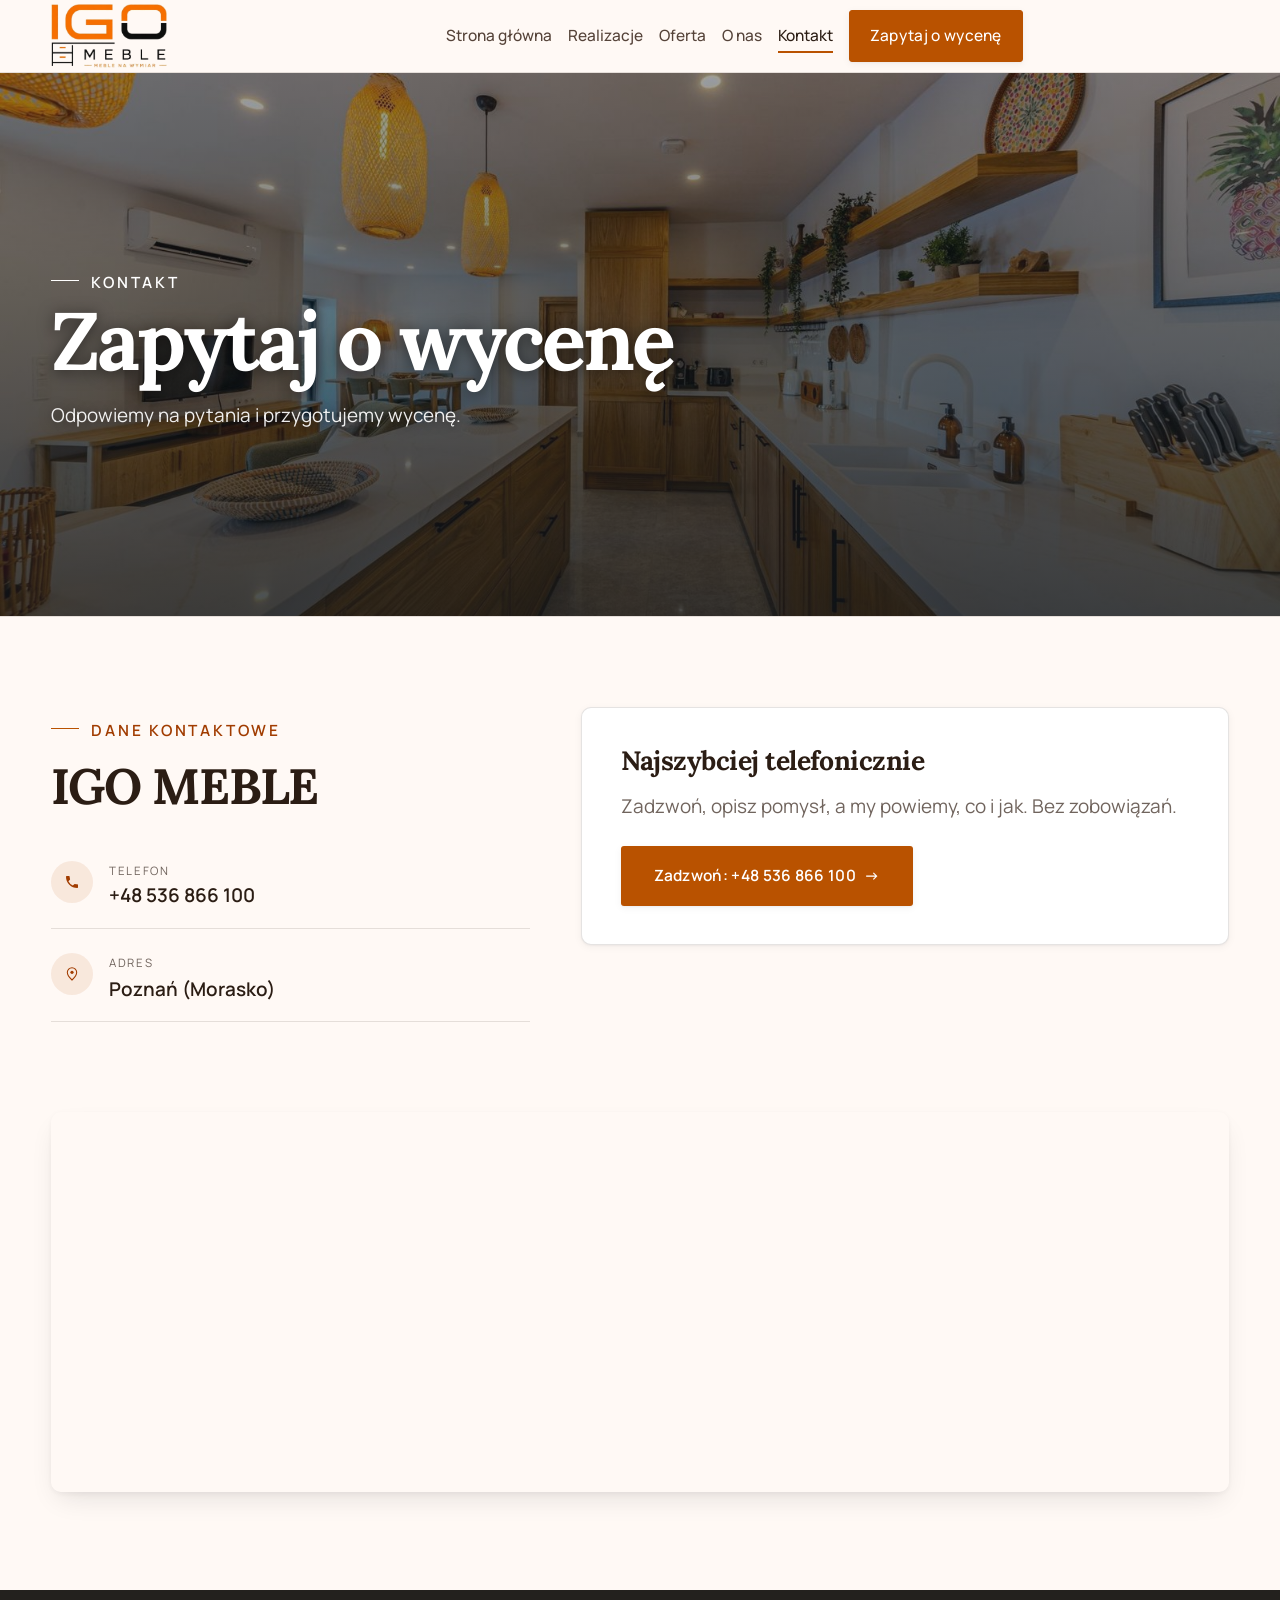
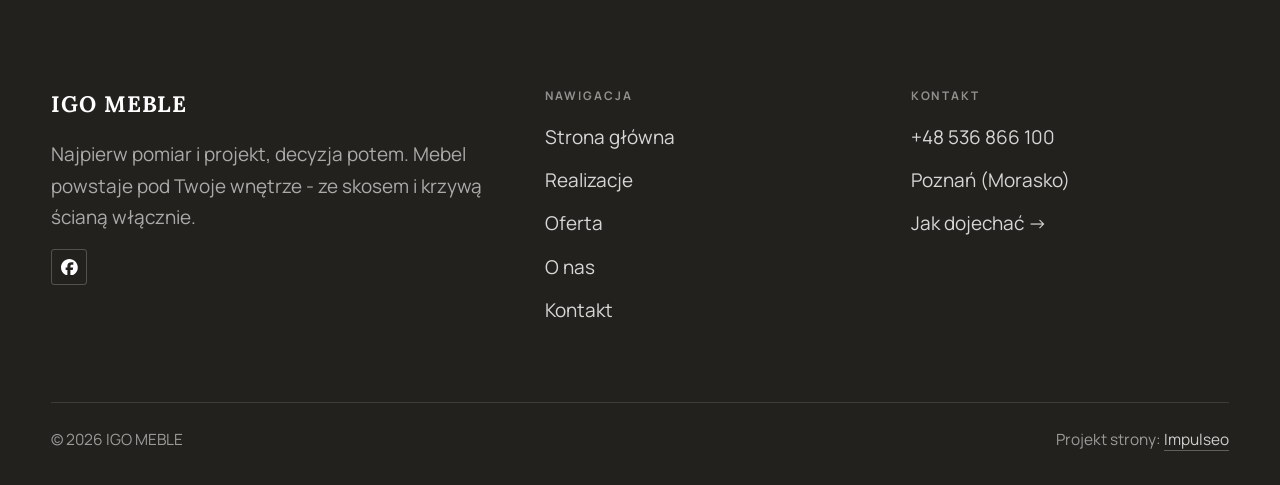
==== commit a90d3f83: "[claude-edit][cmt:665e2fdf-ef00-4487-a66f-863079e07b40] wejscie i pierwszy ekran jak u Meble FRONT: " ====
--- a/kontakt.html
+++ b/kontakt.html
@@ -20,13 +20,13 @@
 <link rel="preconnect" href="https://fonts.googleapis.com">
 <link rel="preconnect" href="https://fonts.gstatic.com" crossorigin>
 <link href="https://fonts.googleapis.com/css2?family=Lora:wght@500;600;700&family=Manrope:wght@400;500;600&display=swap" rel="stylesheet">
-<link rel="stylesheet" href="assets/styles.css?v=eaff466c">
+<link rel="stylesheet" href="assets/styles.css?v=191619f1">
 </head>
 <body>
 
 <header class="nav">
   <div class="wrap nav-inner">
-    <a class="brand brand-has-logo" href="index.html"><img class="brand-logo" src="img/logo.jpg" alt="IGO MEBLE" width="713" height="720" decoding="async"></a>
+    <a class="brand brand-has-logo" href="index.html"><img class="brand-logo" src="img/logo-r.png" alt="IGO MEBLE" width="672" height="373" decoding="async"></a>
     <nav class="nav-links">
       <a href="index.html">Strona główna</a>
       <a href="realizacje.html">Realizacje</a>
@@ -108,6 +108,6 @@
 <div class="sticky-reserve"><a class="sr-book" href="kontakt.html">Zapytaj o wycenę</a><a class="sr-call" href="tel:+48536866100" aria-label="Zadzwoń"><svg class="ico-tel" width="16" height="16" viewBox="0 0 24 24" fill="none" aria-hidden="true"><path d="M6.6 10.8a15.5 15.5 0 0 0 6.6 6.6l2.2-2.2a1 1 0 0 1 1-.24 11.4 11.4 0 0 0 3.6.58 1 1 0 0 1 1 1V20a1 1 0 0 1-1 1A17 17 0 0 1 3 4a1 1 0 0 1 1-1h3.5a1 1 0 0 1 1 1c0 1.25.2 2.46.58 3.6a1 1 0 0 1-.25 1l-2.23 2.2Z" fill="currentColor"/></svg></a></div>
 <div class="demo-wazne" data-do="2026-08-20" data-cykl="3" hidden><svg class="dw-ico" width="13" height="13" viewBox="0 0 24 24" fill="none" aria-hidden="true"><circle cx="12" cy="12" r="8.6" stroke="currentColor" stroke-width="1.8"/><path d="M12 7.2V12l3.3 2" stroke="currentColor" stroke-width="1.8" stroke-linecap="round"/></svg><span class="dw-txt"></span></div>
 
-<script src="assets/main.js"></script>
+<script src="assets/main.js?v=276296d0"></script>
 </body>
 </html>
--- a/assets/styles.css
+++ b/assets/styles.css
@@ -1652,3 +1652,126 @@
 
 /* === szary tekst dociągnięty do czytelności (WCAG 4.5 na wszystkich tłach) === */
 :root{--muted:#70645D;}
+
+
+/* ==========================================================================
+   WEJŚCIE + PIERWSZY EKRAN NA ŚRODKU (układ jak u Meble FRONT, prośba Szymona)
+   Blok celowo na końcu pliku - ma wygrywać z bazowymi regułami .hero-cine.
+   ========================================================================== */
+
+/* Logo w rogu ustępuje, dopóki wielkie logo stoi na ekranie - inaczej ta sama
+   marka wisi dwa razy naraz. Chowamy TYLKO gdy działa skrypt (.js-on): bez
+   niego nie ma kto z powrotem go pokazać, więc lepiej niech po prostu jest. */
+.nav .brand{transition:opacity .5s var(--ease,ease), transform .5s var(--ease,ease)}
+.js-on body.ma-znak-w-hero .nav .brand{opacity:0;transform:translateY(-12px);pointer-events:none}
+.js-on body.ma-znak-w-hero.znak-poza-ekranem .nav .brand{opacity:1;transform:none;pointer-events:auto}
+
+/* ---------- 1) PIERWSZY EKRAN: wszystko na środku ---------- */
+.hero-srodek .wrap{display:flex;justify-content:center}
+.hero-srodek .hero-copy{
+  max-width:820px;text-align:center;
+  display:flex;flex-direction:column;align-items:center;
+}
+/* Gradient bazowy przyciemniał LEWĄ stronę (pod tekst z lewej). Przy treści na
+   środku trzeba przyciemnić równomiernie, inaczej biały napis siada na jasnym
+   fragmencie zdjęcia i przestaje być czytelny. Winieta pod samym znakiem. */
+.hero-srodek::after{
+  background:
+    radial-gradient(62% 48% at 50% 42%, rgba(10,14,19,.58) 0%, rgba(10,14,19,.30) 58%, rgba(10,14,19,0) 100%),
+    linear-gradient(180deg,rgba(13,18,23,.50) 0%,rgba(13,18,23,.32) 42%,rgba(13,18,23,.72) 100%)
+}
+/* Nagłówek pod logo celowo DROBNY: znakiem głównym jest logo, tekst dopowiada
+   co i gdzie (i niesie frazę dla Google, bo wielki nagłówek znikł). */
+.hero-srodek h1{
+  font-family:var(--font-body);
+  font-size:clamp(1.1rem,.9rem + .9vw,1.6rem);
+  font-weight:500;letter-spacing:.03em;line-height:1.4;
+  margin:0 0 var(--space-4);max-width:28ch;text-wrap:balance;
+}
+.hero-srodek .lead{
+  font-size:clamp(.94rem,.9rem + .18vw,1.04rem);line-height:1.55;
+  max-width:52ch;margin:0 0 var(--space-7);color:rgba(255,255,255,.88);
+}
+.hero-srodek .hero-actions{justify-content:center}
+.hero-srodek .hero-ocena{
+  margin-top:var(--space-6);color:#fff;font-weight:600;letter-spacing:.02em;opacity:.92
+}
+
+/* ---------- 2) ZNAK FIRMOWY W HERO (dwie warstwy koloru) ---------- */
+.hero-mark{
+  position:relative;display:block;
+  width:min(46vw,420px);margin:0 0 var(--space-5);
+  transform-origin:center center;
+  transition:transform 1.15s cubic-bezier(.16,.84,.44,1), opacity .8s ease;
+  --intro-skala:1.42;
+}
+.hero-mark img{display:block;width:100%;height:auto;transition:opacity .5s ease .3s}
+.hero-mark .mark-jasne{
+  position:absolute;inset:0;
+  filter:drop-shadow(0 4px 30px rgba(0,0,0,.66)) drop-shadow(0 1px 3px rgba(0,0,0,.45));
+}
+/* stan spoczynkowy: na zdjęciu widać wersję jasną */
+.hero-mark .mark-ciemne{opacity:0}
+.hero-mark .mark-jasne{opacity:1}
+@media(max-width:680px){
+  .hero-mark{width:min(74vw,340px);--intro-skala:1.22}
+  .hero-srodek h1{margin-bottom:var(--space-3)}
+  .hero-srodek .lead{margin-bottom:var(--space-5)}
+  .hero-srodek::after{
+    background:
+      radial-gradient(78% 42% at 50% 38%, rgba(10,14,19,.58) 0%, rgba(10,14,19,.28) 60%, rgba(10,14,19,0) 100%),
+      linear-gradient(0deg,rgba(13,18,23,.88) 6%,rgba(13,18,23,.46) 55%,rgba(13,18,23,.34) 100%)
+  }
+}
+
+/* ---------- 3) WEJŚCIE: zasłona + logo na środku okna ----------
+   Zasłona jest domyślnie WYŁĄCZONA (display:none), włącza ją dopiero skrypt
+   w <head>. Przy wyłączonym JS albo przy błędzie nikt nie utknie na pustym ekranie.
+   Przesunięcie w pionie (--intro-dy) liczy skrypt: mierzy, ile brakuje logo do
+   środka okna - na sztywno się nie da, zależy od wysokości okna. */
+#intro{display:none}
+.intro-on #intro{
+  display:block;position:fixed;inset:0;z-index:100;
+  background:var(--paper);opacity:1;transition:opacity .85s ease;
+}
+.intro-on.intro-out #intro{opacity:0;pointer-events:none}
+.intro-on body{overflow:hidden}
+
+/* logo musi być NAD zasłoną (dlatego wyższy z-index niż #intro) */
+.intro-on .hero-srodek .wrap{z-index:101}
+.intro-on:not(.intro-out) .hero-mark{
+  transform:translateY(calc(var(--intro-dy,0px) + 18px)) scale(calc(var(--intro-skala) * .97));
+  opacity:0;
+}
+.intro-on:not(.intro-out) .hero-mark.mark-wszedl{
+  transform:translateY(var(--intro-dy,0px)) scale(var(--intro-skala));
+  opacity:1;
+}
+/* na zasłonie widać wersję kolorową; po jej zdjęciu przechodzi w jasną */
+.intro-on:not(.intro-out) .hero-mark .mark-ciemne{opacity:1}
+.intro-on:not(.intro-out) .hero-mark .mark-jasne{opacity:0}
+
+/* tekst, przyciski i ocena wchodzą kaskadą DOPIERO po zdjęciu zasłony */
+.hero-srodek h1,.hero-srodek .lead,.hero-srodek .hero-actions,.hero-srodek .hero-ocena{
+  transition:opacity .75s ease, transform .75s cubic-bezier(.16,.84,.44,1);
+}
+.hero-srodek h1{transition-delay:.46s}
+.hero-srodek .lead{transition-delay:.58s}
+.hero-srodek .hero-actions{transition-delay:.7s}
+.hero-srodek .hero-ocena{transition-delay:.84s}
+.intro-on:not(.intro-out) .hero-srodek h1,
+.intro-on:not(.intro-out) .hero-srodek .lead,
+.intro-on:not(.intro-out) .hero-srodek .hero-actions,
+.intro-on:not(.intro-out) .hero-srodek .hero-ocena{
+  opacity:0;transform:translateY(12px);transition-delay:0s;
+}
+/* pomiar pozycji docelowej: skrypt na moment zdejmuje przesunięcie */
+.hero-mark.mierze{transform:none !important;transition:none !important}
+
+@media (prefers-reduced-motion:reduce){
+  .intro-on #intro{display:none}
+  .intro-on body{overflow:auto}
+  .hero-mark,.hero-srodek h1,.hero-srodek .lead,.hero-srodek .hero-actions,.hero-srodek .hero-ocena{
+    transition:none !important;transform:none !important;opacity:1 !important
+  }
+}
